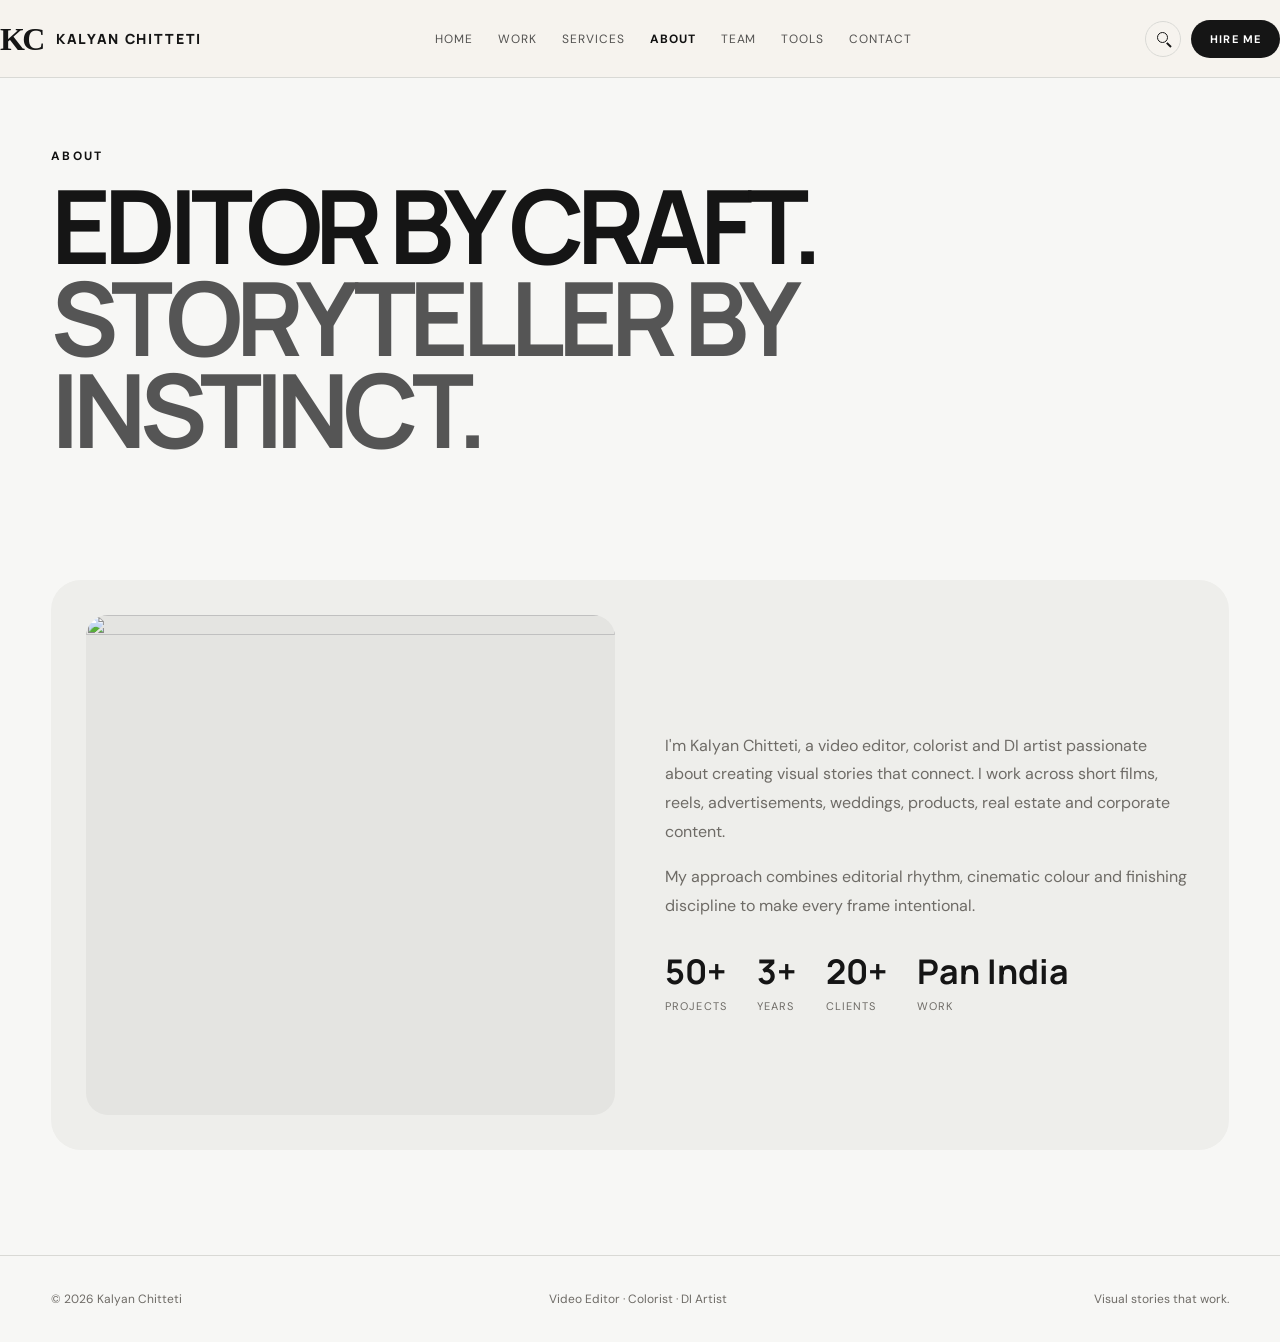
==== about.html @ 6c9d96cf "Add files via upload" ====
<!doctype html><html lang="en"><head><meta charset="utf-8"><meta name="viewport" content="width=device-width,initial-scale=1,viewport-fit=cover"><meta name="description" content="Kalyan Chitteti — Video Editor, Colorist and DI Artist"><title>About — Kalyan Chitteti</title><link rel="stylesheet" href="style.css"></head><body>
<header class="topbar">
 <div class="container" style="display:flex;align-items:center;justify-content:space-between;width:100%">
  <a class="brand" href="index.html"><span class="brand-mark">KC</span><span>KALYAN CHITTETI</span></a>
  <button class="mobile-toggle" aria-label="Open menu">☰</button>
  <nav class="nav">
   <a class="" href="index.html">Home</a><a class="" href="work.html">Work</a><a class="" href="services.html">Services</a><a class="active" href="about.html">About</a><a class="" href="team.html">Team</a><a class="" href="tools.html">Tools</a><a class="" href="contact.html">Contact</a>
  </nav>
  <div class="nav-tools"><span class="search"></span><a class="cta" href="contact.html">Hire Me</a></div>
 </div>
</header><main class="container"><section class="page-hero reveal"><div class="eyebrow">About</div><h1>EDITOR BY CRAFT.<br><span style="color:var(--accent-2)">STORYTELLER BY INSTINCT.</span></h1></section><section class="section reveal"><div class="about-panel"><div class="about-image"><img src="assets/images/about.svg"></div><div class="about"><p>I'm Kalyan Chitteti, a video editor, colorist and DI artist passionate about creating visual stories that connect. I work across short films, reels, advertisements, weddings, products, real estate and corporate content.</p><p>My approach combines editorial rhythm, cinematic colour and finishing discipline to make every frame intentional.</p><div class="stats"><div class="stat"><b>50+</b><span>Projects</span></div><div class="stat"><b>3+</b><span>Years</span></div><div class="stat"><b>20+</b><span>Clients</span></div><div class="stat"><b>Pan India</b><span>Work</span></div></div></div></div></section></main><footer><div class="container" style="display:flex;justify-content:space-between;gap:20px;flex-wrap:wrap"><span>© 2026 Kalyan Chitteti</span><span>Video Editor · Colorist · DI Artist</span><span>Visual stories that work.</span></div></footer><script src="script.js"></script></body></html>
---- style.css ----
@import url('https://fonts.googleapis.com/css2?family=DM+Sans:wght@400;500;600;700&family=Manrope:wght@500;600;700;800&display=swap');

:root{
  --paper:#f7f7f5;
  --paper-2:#eeeeeb;
  --ink:#151515;
  --muted:#6e6b66;
  --line:#d9d9d5;
  --accent:#111111;
  --accent-2:#555555;
  --white:#ffffff;
  --shadow:0 18px 55px rgba(0,0,0,.10);
  --radius:22px;
}
*{box-sizing:border-box}
html{scroll-behavior:smooth}
body{margin:0;background:var(--paper);color:var(--ink);font-family:"DM Sans",system-ui,sans-serif}
a{color:inherit;text-decoration:none}
button{font:inherit}
img,video{max-width:100%;display:block}
.container{width:min(1440px,92vw);margin:auto}
.topbar{height:78px;display:flex;align-items:center;justify-content:space-between;border-bottom:1px solid var(--line);position:relative;z-index:20;background:rgba(246,243,237,.94);backdrop-filter:blur(12px)}
.brand{display:flex;align-items:center;gap:13px;font-family:Manrope;font-weight:800;letter-spacing:.12em;font-size:14px}
.brand-mark{font-family:cursive;font-size:32px;line-height:1;letter-spacing:-.08em}
.nav{display:flex;gap:25px;align-items:center;font-size:12px;text-transform:uppercase;letter-spacing:.08em}
.nav a{opacity:.72;transition:.25s}
.nav a:hover,.nav a.active{opacity:1}
.nav a.active{color:var(--accent);font-weight:700}
.nav-tools{display:flex;gap:10px;align-items:center}
.search{width:36px;height:36px;border:1px solid var(--line);border-radius:50%;display:grid;place-items:center}
.search:before{content:"";width:9px;height:9px;border:1.7px solid var(--ink);border-radius:50%;transform:translate(-1px,-1px)}
.search:after{content:"";position:absolute;width:6px;height:1.7px;background:var(--ink);transform:translate(6px,6px) rotate(45deg)}
.cta{border:0;background:var(--ink);color:#fff;padding:12px 19px;border-radius:999px;font-size:11px;font-weight:700;letter-spacing:.1em;text-transform:uppercase}
.mobile-toggle{display:none;border:1px solid var(--line);background:transparent;border-radius:50%;width:38px;height:38px}
.hero{padding:68px 0 34px;display:grid;grid-template-columns:.9fr 1.25fr;gap:55px;align-items:center}
.eyebrow{font-size:12px;letter-spacing:.18em;text-transform:uppercase;color:var(--accent);font-weight:700}
.hero h1{font-family:Manrope;font-size:clamp(54px,7.2vw,112px);line-height:.88;letter-spacing:-.07em;margin:18px 0 25px;max-width:700px}
.hero h1 span{color:var(--accent-2)}
.hero-copy{font-size:16px;line-height:1.7;color:var(--muted);max-width:550px}
.actions{display:flex;gap:12px;margin-top:28px;flex-wrap:wrap}
.btn{padding:14px 20px;border-radius:999px;border:1px solid var(--ink);text-transform:uppercase;letter-spacing:.1em;font-size:11px;font-weight:700;background:var(--ink);color:white}
.btn.secondary{background:transparent;color:var(--ink)}
.hero-media{position:relative;border-radius:28px;overflow:hidden;box-shadow:var(--shadow);min-height:530px;background:#d8d0c2}
.hero-media video,.hero-media img{width:100%;height:100%;object-fit:cover;aspect-ratio:16/10}
.play-dot{position:absolute;left:50%;top:50%;transform:translate(-50%,-50%);width:84px;height:84px;border-radius:50%;background:rgba(255,255,255,.9);display:grid;place-items:center;box-shadow:0 10px 35px rgba(0,0,0,.22)}
.play-dot:after{content:"";border-left:14px solid var(--ink);border-top:9px solid transparent;border-bottom:9px solid transparent;margin-left:4px}
.media-caption{position:absolute;right:25px;bottom:24px;color:white;font-family:cursive;font-size:27px;text-shadow:0 2px 15px #000}
.section{padding:75px 0}
.section-head{display:flex;justify-content:space-between;gap:30px;align-items:end;margin-bottom:25px}
.section-title{font-family:Manrope;font-size:clamp(36px,5vw,70px);line-height:.95;letter-spacing:-.06em;margin:0}
.section-sub{color:var(--muted);max-width:460px;line-height:1.6}
.category-grid{display:grid;grid-template-columns:repeat(7,1fr);gap:12px}
.category-card{position:relative;min-height:190px;border-radius:18px;overflow:hidden;background:#e9e9e6;box-shadow:0 10px 25px rgba(0,0,0,.08)}
.category-card img,.category-card video{position:absolute;inset:0;width:100%;height:100%;object-fit:cover}
.category-card:after{content:"";position:absolute;inset:0;background:linear-gradient(180deg,transparent 35%,rgba(0,0,0,.72))}
.category-card strong{position:absolute;left:16px;bottom:17px;color:white;font-family:Manrope;z-index:2;font-size:13px;letter-spacing:.03em}
.work-grid{display:grid;grid-template-columns:repeat(4,1fr);gap:18px}
.card{background:var(--white);border:1px solid var(--line);border-radius:18px;overflow:hidden;transition:transform .3s,box-shadow .3s}
.card:hover{transform:translateY(-5px);box-shadow:var(--shadow)}
.card-media{position:relative;aspect-ratio:16/10;background:#d9d2c7;overflow:hidden}
.card-media img,.card-media video{width:100%;height:100%;object-fit:cover}
.card-body{padding:17px}
.card-body h3{margin:0 0 5px;font-family:Manrope;font-size:18px}
.card-body p{margin:0;color:var(--muted);font-size:12px}
.services-grid{display:grid;grid-template-columns:repeat(4,1fr);gap:16px}
.service{padding:25px;border:1px solid var(--line);border-radius:20px;background:rgba(255,255,255,.78);min-height:220px}
.service-num{font-family:Manrope;font-size:13px;color:var(--accent)}
.service h3{font-family:Manrope;font-size:23px;margin:55px 0 10px}
.service p{color:var(--muted);line-height:1.6;font-size:13px}
.about-panel{display:grid;grid-template-columns:1fr 1fr;gap:50px;align-items:center;background:#eeeeeb;border-radius:30px;padding:35px}
.about-image{border-radius:22px;overflow:hidden;min-height:500px;background:#e4e4e1}
.about-image img{width:100%;height:100%;object-fit:cover}
.about h2{font-family:Manrope;font-size:clamp(40px,5vw,70px);line-height:.95;letter-spacing:-.06em;margin:15px 0}
.about p{color:var(--muted);line-height:1.8}
.stats{display:flex;gap:30px;margin-top:28px;flex-wrap:wrap}
.stat b{display:block;font-family:Manrope;font-size:34px}.stat span{color:var(--muted);font-size:11px;text-transform:uppercase;letter-spacing:.1em}
.page-hero{padding:70px 0 35px}.page-hero h1{font-family:Manrope;font-size:clamp(50px,8vw,105px);letter-spacing:-.07em;line-height:.9;margin:15px 0}
.filters{display:flex;gap:8px;flex-wrap:wrap;margin:25px 0}
.filter{border:1px solid var(--line);background:transparent;border-radius:999px;padding:10px 14px;font-size:11px;text-transform:uppercase}.filter.active{background:var(--ink);color:#fff}
.project{padding:45px 0 80px}.project-video{border-radius:24px;overflow:hidden;background:#111}.project-video video{width:100%;max-height:75vh;object-fit:contain;background:#111}.project-meta{display:grid;grid-template-columns:2fr 1fr;gap:40px;margin-top:25px}.project-meta h1{font-family:Manrope;font-size:clamp(42px,6vw,80px);line-height:.9;letter-spacing:-.06em;margin:0 0 15px}.project-meta p{color:var(--muted);line-height:1.7}.meta-box{border-top:1px solid var(--line);padding-top:16px}.meta-box b{display:block;margin-bottom:5px}.meta-box span{color:var(--muted);font-size:13px}
.contact-box{display:grid;grid-template-columns:1fr 1fr;gap:45px;background:#eeeeeb;border-radius:30px;padding:45px}
.contact-box h1{font-family:Manrope;font-size:clamp(45px,6vw,80px);line-height:.9;letter-spacing:-.06em;margin:0}
.form{display:grid;gap:12px}.form input,.form textarea{width:100%;border:1px solid var(--line);background:rgba(255,255,255,.9);padding:15px;border-radius:12px;font:inherit}.form textarea{min-height:150px;resize:vertical}
footer{border-top:1px solid var(--line);padding:35px 0;margin-top:30px;color:var(--muted);font-size:12px}
.reveal{opacity:0;transform:translateY(24px);transition:opacity .75s ease,transform .75s ease}.reveal.visible{opacity:1;transform:none}
.video-slot{background:#e9e9e6;position:relative;overflow:hidden}
.video-slot video{width:100%;height:100%;object-fit:cover}
.empty-note{padding:20px;border:1px dashed var(--line);border-radius:14px;color:var(--muted);font-size:13px}

/* Intro: the first 3 screens are one controlled cinematic experience */
.intro{position:fixed;inset:0;z-index:9999;background:#111111;color:white;overflow:hidden}
.intro.hidden{display:none}
.intro-screen{position:absolute;inset:0;opacity:0;pointer-events:none;transition:opacity .8s ease}
.intro-screen.active{opacity:1;pointer-events:auto}
.intro-bg{position:absolute;inset:0;background:
linear-gradient(90deg,rgba(0,0,0,.58),rgba(0,0,0,.08)),
url("images/intro-poster.svg") center/cover no-repeat,#1a1a1a}
.intro-vignette{position:absolute;inset:0;background:radial-gradient(circle at 50% 48%,transparent 15%,rgba(0,0,0,.2) 55%,rgba(0,0,0,.72) 100%)}
.intro-inner{position:relative;height:100%;display:grid;place-items:center;text-align:center;padding:30px}
.intro-logo{position:absolute;top:8%;left:50%;transform:translateX(-50%);font-family:cursive;font-size:80px;line-height:.8}
.intro-name{position:absolute;top:20%;left:50%;transform:translateX(-50%);letter-spacing:.35em;font-size:12px;white-space:nowrap}
.intro-role{position:absolute;top:24%;left:50%;transform:translateX(-50%);font-size:9px;letter-spacing:.18em;opacity:.8;white-space:nowrap}
.play-intro{width:108px;height:108px;border-radius:50%;border:1px solid rgba(255,255,255,.8);background:rgba(255,255,255,.08);color:white;display:grid;place-items:center;cursor:pointer;backdrop-filter:blur(8px)}
.play-intro:after{content:"";border-left:18px solid white;border-top:12px solid transparent;border-bottom:12px solid transparent;margin-left:6px}
.play-label{margin-top:14px;font-size:11px;letter-spacing:.16em}
.skip{position:absolute;right:5%;bottom:7%;color:white;background:transparent;border:0;cursor:pointer;letter-spacing:.15em;text-transform:uppercase;font-size:11px}
.scroll-enter{position:absolute;bottom:7%;left:50%;transform:translateX(-50%);font-size:10px;letter-spacing:.17em;text-transform:uppercase}
.scroll-enter:after{content:"↓";display:block;font-size:19px;margin-top:7px}
.intro-video{position:absolute;inset:0;width:100%;height:100%;object-fit:cover;background:#111111}
.video-shade{position:absolute;inset:0;background:linear-gradient(90deg,rgba(0,0,0,.35),transparent 55%,rgba(0,0,0,.45))}
.video-top{position:absolute;top:7%;left:5%;font-size:11px;letter-spacing:.18em}.video-bottom{position:absolute;left:5%;right:5%;bottom:8%;display:flex;align-items:center;gap:16px;font-size:10px;letter-spacing:.15em}.progress{height:2px;background:rgba(255,255,255,.3);flex:1}.progress i{display:block;width:0;height:100%;background:#fff}.skip2{background:transparent;color:#fff;border:0;letter-spacing:.15em;text-transform:uppercase}
.transition{background:#f7f7f5;color:#111111}.transition-bg{position:absolute;inset:0;background:url("images/transition-poster.svg") center/cover no-repeat;opacity:.65}.transition-shade{position:absolute;inset:0;background:linear-gradient(90deg,rgba(246,243,237,.9),rgba(246,243,237,.08) 55%,rgba(246,243,237,.25))}.transition-content{position:relative;height:100%;display:flex;align-items:center;justify-content:space-between;padding:8vw}.transition-logo{font-family:cursive;font-size:95px}.transition-title{font-family:Manrope;font-size:clamp(34px,5vw,72px);letter-spacing:.14em;line-height:1.1;max-width:500px}.transition-title span{display:block}
@media(max-width:1050px){.nav{gap:14px}.category-grid{grid-template-columns:repeat(4,1fr)}.work-grid{grid-template-columns:repeat(2,1fr)}.hero{grid-template-columns:1fr}.hero-media{min-height:auto}.services-grid{grid-template-columns:repeat(2,1fr)}}
@media(max-width:760px){
 .topbar{height:65px}.mobile-toggle{display:block}.nav{display:none;position:absolute;top:65px;left:0;right:0;background:var(--paper);padding:20px;flex-direction:column;align-items:flex-start;border-bottom:1px solid var(--line)}.nav.open{display:flex}.nav-tools .search{display:none}.brand{font-size:12px}
 .hero{padding-top:42px;gap:30px}.hero h1{font-size:clamp(48px,15vw,78px)}.hero-media{min-height:360px}.section{padding:55px 0}.category-grid{grid-template-columns:repeat(2,1fr)}.category-card{min-height:170px}.work-grid{grid-template-columns:1fr}.services-grid{grid-template-columns:1fr}.about-panel,.contact-box,.project-meta{grid-template-columns:1fr}.about-image{min-height:360px}.intro-logo{font-size:62px}.intro-name{font-size:9px;letter-spacing:.24em}.intro-role{font-size:7px}.transition-content{padding:9vw 7vw}.transition-logo{font-size:70px}.transition-title{font-size:30px;max-width:280px}
}

/* Team expandable cards */
.team-accordion{display:grid;gap:14px}.team-card{border:1px solid var(--line);border-radius:24px;background:#fff;overflow:hidden;cursor:pointer;transition:box-shadow .3s ease,border-color .3s ease}.team-card:hover{box-shadow:0 18px 45px rgba(0,0,0,.08)}.team-card-top{display:grid;grid-template-columns:150px 1fr auto;align-items:center;gap:24px;padding:18px}.team-card-top img{width:150px;height:150px;object-fit:cover;border-radius:16px;background:#eee}.team-card-top h3{font-family:Manrope;font-size:28px;letter-spacing:-.04em;margin:6px 0}.team-card-top p{margin:0;color:var(--muted)}.team-plus{font-size:38px;font-weight:300;margin-right:12px;transition:transform .35s ease}.team-details{display:grid;grid-template-columns:repeat(3,1fr);gap:24px;max-height:0;opacity:0;padding:0 28px;overflow:hidden;transition:max-height .45s ease,opacity .35s ease,padding .45s ease}.team-details p{margin:0;color:var(--muted);line-height:1.7;font-size:14px}.team-card.open{border-color:#bdbdb8}.team-card.open .team-details{max-height:260px;opacity:1;padding:0 28px 28px}.team-card.open .team-plus{transform:rotate(45deg)}
@media(max-width:760px){.team-card-top{grid-template-columns:90px 1fr auto;gap:14px;padding:14px}.team-card-top img{width:90px;height:90px}.team-card-top h3{font-size:20px}.team-details{grid-template-columns:1fr;gap:14px}.team-card.open .team-details{max-height:600px}}
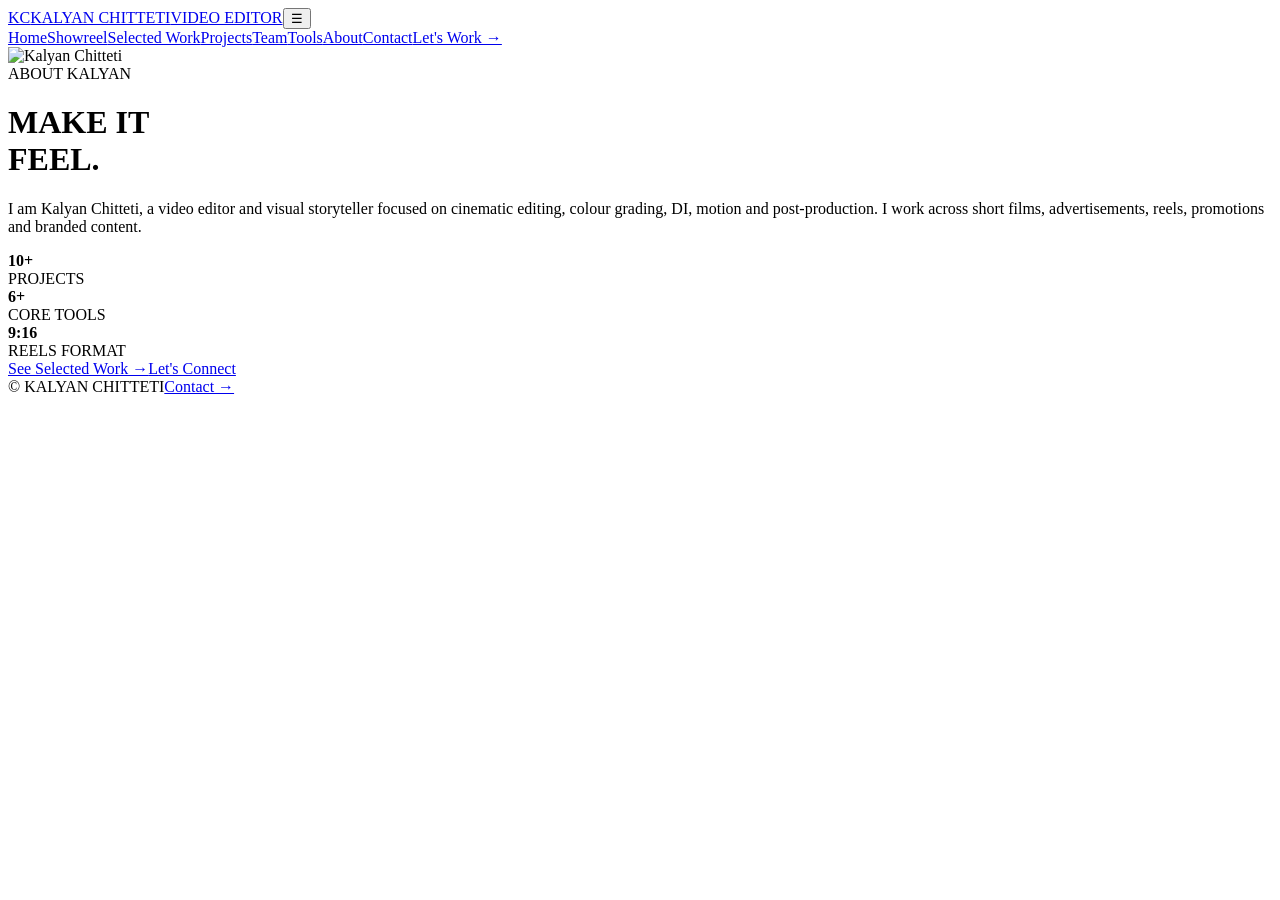
==== commit 5116ae23: "Add files via upload" ====
--- a/about.html
+++ b/about.html
@@ -1,11 +1 @@
-<!doctype html><html lang="en"><head><meta charset="utf-8"><meta name="viewport" content="width=device-width,initial-scale=1,viewport-fit=cover"><meta name="description" content="Kalyan Chitteti — Video Editor, Colorist and DI Artist"><title>About — Kalyan Chitteti</title><link rel="stylesheet" href="style.css"></head><body>
-<header class="topbar">
- <div class="container" style="display:flex;align-items:center;justify-content:space-between;width:100%">
-  <a class="brand" href="index.html"><span class="brand-mark">KC</span><span>KALYAN CHITTETI</span></a>
-  <button class="mobile-toggle" aria-label="Open menu">☰</button>
-  <nav class="nav">
-   <a class="" href="index.html">Home</a><a class="" href="work.html">Work</a><a class="" href="services.html">Services</a><a class="active" href="about.html">About</a><a class="" href="team.html">Team</a><a class="" href="tools.html">Tools</a><a class="" href="contact.html">Contact</a>
-  </nav>
-  <div class="nav-tools"><span class="search"></span><a class="cta" href="contact.html">Hire Me</a></div>
- </div>
-</header><main class="container"><section class="page-hero reveal"><div class="eyebrow">About</div><h1>EDITOR BY CRAFT.<br><span style="color:var(--accent-2)">STORYTELLER BY INSTINCT.</span></h1></section><section class="section reveal"><div class="about-panel"><div class="about-image"><img src="assets/images/about.svg"></div><div class="about"><p>I'm Kalyan Chitteti, a video editor, colorist and DI artist passionate about creating visual stories that connect. I work across short films, reels, advertisements, weddings, products, real estate and corporate content.</p><p>My approach combines editorial rhythm, cinematic colour and finishing discipline to make every frame intentional.</p><div class="stats"><div class="stat"><b>50+</b><span>Projects</span></div><div class="stat"><b>3+</b><span>Years</span></div><div class="stat"><b>20+</b><span>Clients</span></div><div class="stat"><b>Pan India</b><span>Work</span></div></div></div></div></section></main><footer><div class="container" style="display:flex;justify-content:space-between;gap:20px;flex-wrap:wrap"><span>© 2026 Kalyan Chitteti</span><span>Video Editor · Colorist · DI Artist</span><span>Visual stories that work.</span></div></footer><script src="script.js"></script></body></html>+<!doctype html><html lang="en"><head><meta charset="utf-8"><meta name="viewport" content="width=device-width,initial-scale=1"><title>About | Kalyan Chitteti</title><link rel="stylesheet" href="css/style.css"></head><body><header class="topbar"><div class="container nav"><a class="brand" href="index.html"><span class="brand-mark">KC</span><span class="brand-name">KALYAN CHITTETI<span>VIDEO EDITOR</span></span></a><button class="menu-btn">☰</button><nav class="navlinks"><a href="index.html">Home</a><a href="showreel.html">Showreel</a><a href="work.html">Selected Work</a><a href="projects.html">Projects</a><a href="team.html">Team</a><a href="tools.html">Tools</a><a class="active" href="about.html">About</a><a href="contact.html">Contact</a><a class="nav-cta" href="contact.html">Let's Work →</a></nav></div></header><main class="container section"><div class="about-layout"><div class="about-photo"><img src="assets/images/kalyan.jpg" alt="Kalyan Chitteti"></div><div><div class="mono">ABOUT KALYAN</div><h1 class="page-title">MAKE IT<br>FEEL<span>.</span></h1><p class="about-copy">I am Kalyan Chitteti, a video editor and visual storyteller focused on cinematic editing, colour grading, DI, motion and post-production. I work across short films, advertisements, reels, promotions and branded content.</p><div class="stats"><div class="stat"><b>10+</b><div class="mono">PROJECTS</div></div><div class="stat"><b>6+</b><div class="mono">CORE TOOLS</div></div><div class="stat"><b>9:16</b><div class="mono">REELS FORMAT</div></div></div><div class="actions"><a class="btn" href="work.html">See Selected Work →</a><a class="btn light" href="contact.html">Let's Connect</a></div></div></div></main><footer class="footer container"><span>© KALYAN CHITTETI</span><a href="contact.html">Contact →</a></footer><script src="js/app.js"></script></body></html>
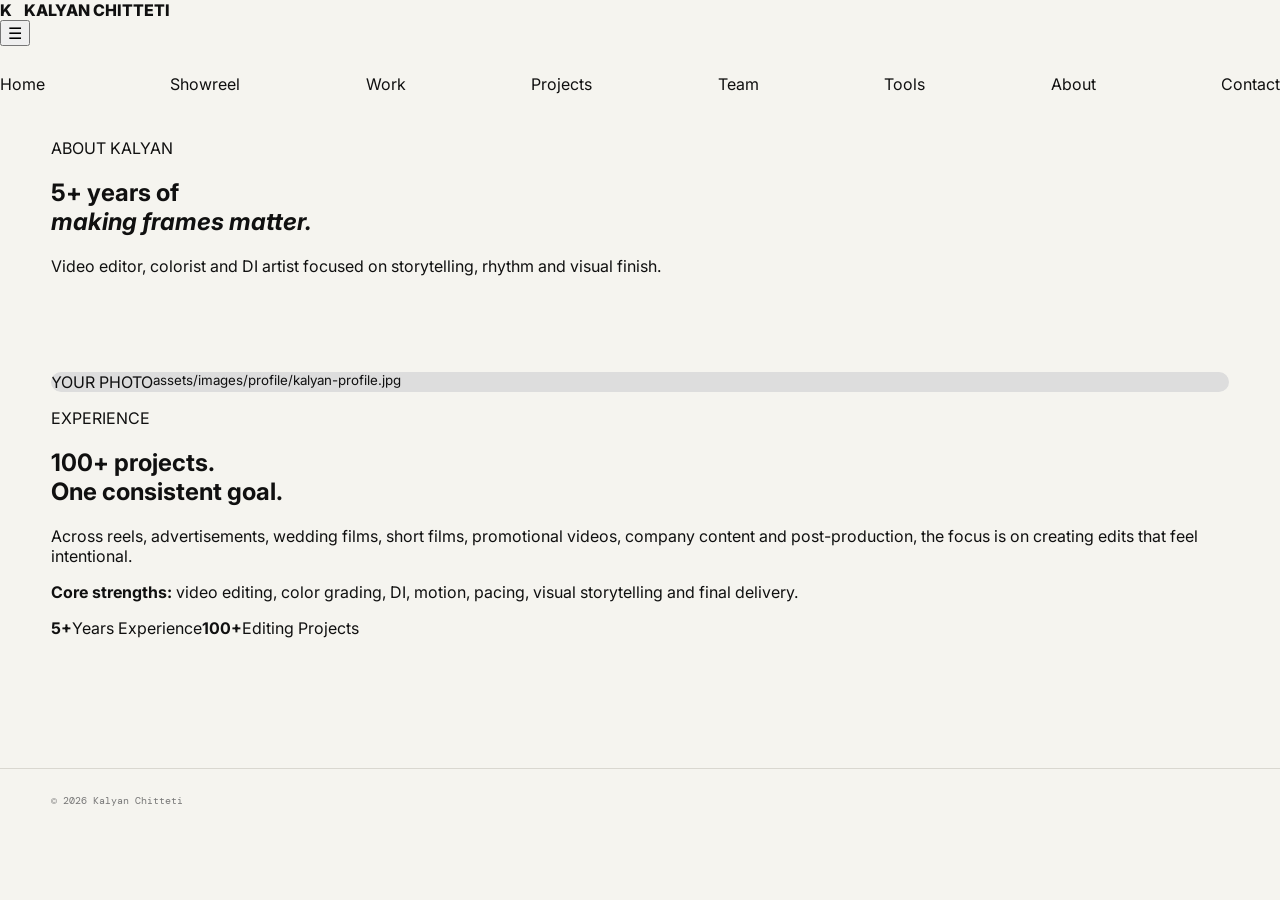
==== commit 53681f21: "Add files via upload" ====
--- a/about.html
+++ b/about.html
@@ -1 +1,5 @@
-<!doctype html><html lang="en"><head><meta charset="utf-8"><meta name="viewport" content="width=device-width,initial-scale=1"><title>About | Kalyan Chitteti</title><link rel="stylesheet" href="css/style.css"></head><body><header class="topbar"><div class="container nav"><a class="brand" href="index.html"><span class="brand-mark">KC</span><span class="brand-name">KALYAN CHITTETI<span>VIDEO EDITOR</span></span></a><button class="menu-btn">☰</button><nav class="navlinks"><a href="index.html">Home</a><a href="showreel.html">Showreel</a><a href="work.html">Selected Work</a><a href="projects.html">Projects</a><a href="team.html">Team</a><a href="tools.html">Tools</a><a class="active" href="about.html">About</a><a href="contact.html">Contact</a><a class="nav-cta" href="contact.html">Let's Work →</a></nav></div></header><main class="container section"><div class="about-layout"><div class="about-photo"><img src="assets/images/kalyan.jpg" alt="Kalyan Chitteti"></div><div><div class="mono">ABOUT KALYAN</div><h1 class="page-title">MAKE IT<br>FEEL<span>.</span></h1><p class="about-copy">I am Kalyan Chitteti, a video editor and visual storyteller focused on cinematic editing, colour grading, DI, motion and post-production. I work across short films, advertisements, reels, promotions and branded content.</p><div class="stats"><div class="stat"><b>10+</b><div class="mono">PROJECTS</div></div><div class="stat"><b>6+</b><div class="mono">CORE TOOLS</div></div><div class="stat"><b>9:16</b><div class="mono">REELS FORMAT</div></div></div><div class="actions"><a class="btn" href="work.html">See Selected Work →</a><a class="btn light" href="contact.html">Let's Connect</a></div></div></div></main><footer class="footer container"><span>© KALYAN CHITTETI</span><a href="contact.html">Contact →</a></footer><script src="js/app.js"></script></body></html>
+<!DOCTYPE html><html lang="en"><head><meta charset="UTF-8"><meta name="viewport" content="width=device-width,initial-scale=1.0"><title>About — Kalyan Chitteti</title><link rel="preconnect" href="https://fonts.googleapis.com"><link href="https://fonts.googleapis.com/css2?family=Cormorant+Garamond:wght@400;500;600&family=DM+Sans:wght@400;500;600&display=swap" rel="stylesheet"><link rel="stylesheet" href="css/style.css"></head><body>
+<header class="site-header"><a class="brand" href="index.html"><span>K</span>KALYAN CHITTETI</a><button class="menu-toggle">☰</button><nav class="nav"><a href="index.html">Home</a><a href="showreel.html">Showreel</a><a href="work.html">Work</a><a href="projects.html">Projects</a><a href="team.html">Team</a><a href="tools.html">Tools</a><a class="active" href="about.html">About</a><a href="contact.html">Contact</a></nav></header>
+<main><section class="page-hero container"><p class="eyebrow">ABOUT KALYAN</p><h1>5+ years of<br><em>making frames matter.</em></h1><p>Video editor, colorist and DI artist focused on storytelling, rhythm and visual finish.</p></section>
+<section class="section container about-full"><div class="about-photo"><img src="assets/images/profile/kalyan-profile.jpg" alt="Kalyan Chitteti" onerror="this.style.display='none';this.nextElementSibling.style.display='flex'"><div class="image-placeholder"><span>YOUR PHOTO</span><small>assets/images/profile/kalyan-profile.jpg</small></div></div><div><p class="eyebrow">EXPERIENCE</p><h2>100+ projects.<br>One consistent goal.</h2><p>Across reels, advertisements, wedding films, short films, promotional videos, company content and post-production, the focus is on creating edits that feel intentional.</p><p><strong>Core strengths:</strong> video editing, color grading, DI, motion, pacing, visual storytelling and final delivery.</p><div class="big-stats"><strong>5+</strong><span>Years Experience</span><strong>100+</strong><span>Editing Projects</span></div></div></section></main>
+<footer class="footer"><div class="container">© 2026 Kalyan Chitteti</div></footer><script src="js/app.js"></script></body></html>
--- a/css/style.css
+++ b/css/style.css
@@ -0,0 +1,2 @@
+@import url('https://fonts.googleapis.com/css2?family=Anton&family=Caveat+Brush&family=DM+Mono:wght@400;500&family=Inter:wght@400;500;600;700;800&display=swap');
+:root{--paper:#f5f4ef;--ink:#101010;--muted:#777;--line:#d9d7d0;--red:#ff2e2e;--dark:#141414}*{box-sizing:border-box}html{scroll-behavior:smooth}body{margin:0;background:var(--paper);color:var(--ink);font-family:Inter,Arial,sans-serif}a{color:inherit;text-decoration:none}button{font:inherit}img{max-width:100%;display:block}.container{width:min(1400px,92vw);margin:auto}.mono{font:12px 'DM Mono',monospace;letter-spacing:.14em;text-transform:uppercase;color:#73736f}.brush{font-family:'Caveat Brush',cursive}.topbar{position:sticky;top:0;z-index:50;background:rgba(245,244,239,.94);backdrop-filter:blur(12px);border-bottom:1px solid var(--line)}.nav{min-height:76px;display:flex;align-items:center;justify-content:space-between;gap:20px}.brand{display:flex;align-items:center;gap:12px;font-weight:800}.brand-mark{font-size:22px}.brand-name{font-size:14px;letter-spacing:.08em}.brand-name span{display:block;font:10px 'DM Mono';font-weight:400;color:#777;letter-spacing:.12em}.navlinks{display:flex;align-items:center;gap:18px;flex-wrap:wrap;justify-content:flex-end}.navlinks a{font:11px 'DM Mono';letter-spacing:.06em;text-transform:uppercase;padding:8px 2px;position:relative}.navlinks a.active:after{content:'';position:absolute;left:0;right:0;bottom:0;height:2px;background:var(--red)}.nav-cta{background:#111;color:#fff;border-radius:999px;padding:11px 17px!important}.menu-btn{display:none;border:1px solid #111;background:transparent;border-radius:50%;width:42px;height:42px}.hero{min-height:calc(100vh - 76px);display:grid;grid-template-columns:1fr 1.08fr;gap:5vw;align-items:center;padding:70px 0}.hero h1,.page-title{font-family:Anton,Impact,sans-serif;text-transform:uppercase;font-size:clamp(62px,8.4vw,140px);line-height:.86;letter-spacing:-.035em;margin:18px 0 28px}.hero h1 span,.page-title span{color:var(--red)}.lead{font-size:clamp(17px,1.8vw,25px);line-height:1.45;color:#5c5c59;max-width:720px}.actions{display:flex;gap:12px;flex-wrap:wrap;margin-top:30px}.btn{display:inline-flex;align-items:center;justify-content:center;gap:9px;border:1px solid #111;border-radius:999px;padding:15px 22px;font:12px 'DM Mono';text-transform:uppercase;background:#111;color:#fff}.btn.light{background:transparent;color:#111}.hero-visual{min-height:520px;border-radius:28px;overflow:hidden;position:relative;background:linear-gradient(145deg,#fefefe,#c9c8c1);border:1px solid #d2d0c8}.hero-visual img{width:100%;height:100%;object-fit:cover;filter:grayscale(.2)}.hero-overlay{position:absolute;inset:auto 24px 24px auto;background:#111;color:#fff;border-radius:18px;padding:20px}.hero-overlay .brush{font-size:46px;line-height:.72}.section{padding:80px 0}.section-head{display:flex;justify-content:space-between;align-items:end;gap:20px;margin-bottom:28px}.section-head h2{font-family:Anton;font-size:clamp(42px,6vw,78px);margin:6px 0;line-height:.9}.red-dot{color:var(--red)}.showreel-wrap{background:#111;border-radius:26px;overflow:hidden;position:relative;box-shadow:0 20px 60px rgba(0,0,0,.16)}#reelCanvas{display:block;width:100%;height:min(68vw,700px);min-height:360px}.reel-ui{position:absolute;inset:0;pointer-events:none}.reel-time{position:absolute;top:22px;right:24px;color:#fff;font:12px 'DM Mono'}.reel-label{position:absolute;top:22px;left:24px;color:#fff;font:12px 'DM Mono';opacity:.8}.work-toolbar{display:flex;gap:9px;flex-wrap:wrap;margin-bottom:25px}.filter{border:1px solid #bbb9b1;background:transparent;border-radius:999px;padding:10px 15px;cursor:pointer;font:11px 'DM Mono';text-transform:uppercase}.filter.active,.filter:hover{background:#111;color:#fff;border-color:#111}.work-grid{display:grid;grid-template-columns:repeat(12,1fr);gap:20px}.work-card{grid-column:span 4;border:1px solid var(--line);background:#fff;border-radius:18px;overflow:hidden}.work-card.wide{grid-column:span 6}.work-media{position:relative;background:#151515;overflow:hidden}.work-media.landscape{aspect-ratio:16/9}.work-media.vertical{aspect-ratio:9/16;max-height:650px}.work-media.square{aspect-ratio:1/1}.work-media video,.work-media img{width:100%;height:100%;object-fit:cover}.work-media video{background:#111}.work-info{padding:15px 16px}.work-info h3{margin:5px 0;font-size:18px}.work-meta{display:flex;justify-content:space-between;color:#777;font:10px 'DM Mono';text-transform:uppercase}.card-empty{padding:30px;border:1px dashed #bbb;border-radius:18px;background:#fff;color:#777}.cards{display:grid;grid-template-columns:repeat(3,1fr);gap:20px}.simple-card{border:1px solid var(--line);background:#fff;border-radius:20px;padding:24px}.simple-card h3{font-size:24px;margin:12px 0}.team-grid{display:grid;grid-template-columns:repeat(4,1fr);gap:18px}.team-card{border:1px solid var(--line);background:#fff;border-radius:20px;overflow:hidden;cursor:pointer;transition:.25s}.team-card:hover{transform:translateY(-5px);box-shadow:0 15px 40px rgba(0,0,0,.08)}.team-card img{aspect-ratio:4/5;object-fit:cover;background:#ddd}.team-info{padding:15px}.team-info h3{margin:0 0 5px}.team-info p{margin:0;color:#777;font:11px 'DM Mono'}.tools-grid{display:grid;grid-template-columns:repeat(6,1fr);gap:16px}.tool-card{background:#fff;border:1px solid var(--line);border-radius:18px;padding:22px;text-align:center}.tool-card img{width:60px;height:60px;object-fit:contain;margin:0 auto 12px}.tool-card strong{font-size:13px}.about-layout{display:grid;grid-template-columns:1fr 1fr;gap:50px;align-items:center}.about-photo{border-radius:24px;overflow:hidden;background:#ddd}.about-copy{font-size:18px;line-height:1.7;color:#555}.stats{display:grid;grid-template-columns:repeat(3,1fr);gap:10px;margin-top:25px}.stat{border-top:2px solid #111;padding-top:12px}.stat b{font-size:30px}.contact-layout{display:grid;grid-template-columns:1fr 1fr;gap:24px}.contact-box,.contact-form{background:#fff;border:1px solid var(--line);border-radius:22px;padding:25px}.contact-list{display:grid;gap:18px}.contact-item small{display:block;color:#888;font:10px 'DM Mono';text-transform:uppercase}.contact-item strong{font-size:17px}.contact-form input,.contact-form textarea{width:100%;border:1px solid #ccc;border-radius:12px;padding:14px;margin-bottom:12px;background:#fafaf8;font:14px Inter}.contact-form textarea{min-height:150px;resize:vertical}.footer{border-top:1px solid var(--line);padding:25px 0;margin-top:50px;display:flex;justify-content:space-between;gap:15px;font:10px 'DM Mono';color:#777}.modal{position:fixed;inset:0;background:rgba(0,0,0,.68);z-index:100;display:none;align-items:center;justify-content:center;padding:20px}.modal.open{display:flex}.modal-box{background:var(--paper);width:min(850px,95vw);max-height:90vh;overflow:auto;border-radius:24px;display:grid;grid-template-columns:1fr 1fr;position:relative}.modal-box img{width:100%;height:100%;object-fit:cover;min-height:430px}.modal-copy{padding:32px}.modal-copy h2{font-family:Anton;font-size:55px;line-height:.9;margin:10px 0}.modal-close{position:absolute;right:14px;top:14px;border:0;background:#111;color:#fff;border-radius:50%;width:38px;height:38px;cursor:pointer}.admin-shell{min-height:100vh;background:#111;color:#fff}.admin-top{padding:25px 0;border-bottom:1px solid #333}.admin-grid{display:grid;grid-template-columns:240px 1fr;gap:25px;padding:30px 0}.admin-side{border-right:1px solid #333;padding-right:20px}.admin-side button{width:100%;background:transparent;color:#ddd;border:1px solid #333;border-radius:10px;padding:12px;margin-bottom:8px;text-align:left}.admin-panel{background:#181818;border:1px solid #333;border-radius:18px;padding:24px}.admin-panel input,.admin-panel textarea,.admin-panel select{width:100%;background:#0f0f0f;color:#fff;border:1px solid #444;border-radius:9px;padding:12px;margin:7px 0 14px}.admin-panel button{background:var(--red);color:#fff;border:0;border-radius:999px;padding:12px 18px}.login{min-height:100vh;display:grid;place-items:center;background:#111}.login-box{width:min(420px,90vw);background:#f5f4ef;color:#111;border-radius:22px;padding:30px}.login-box input{width:100%;padding:13px;margin:7px 0 12px;border:1px solid #bbb;border-radius:9px}.login-box button{width:100%;padding:13px;border:0;background:#111;color:#fff;border-radius:999px}.hint{font-size:11px;color:#777;margin-top:10px}.hidden{display:none!important}@media(max-width:1050px){.navlinks{gap:12px}.hero{grid-template-columns:1fr}.hero-visual{min-height:420px}.team-grid{grid-template-columns:repeat(2,1fr)}.tools-grid{grid-template-columns:repeat(3,1fr)}.work-card,.work-card.wide{grid-column:span 6}}@media(max-width:720px){.nav{min-height:65px}.menu-btn{display:block}.navlinks{display:none;position:absolute;top:65px;left:0;right:0;background:var(--paper);border-bottom:1px solid var(--line);padding:16px 4vw;flex-direction:column;align-items:stretch}.navlinks.open{display:flex}.navlinks a{padding:12px}.nav-cta{margin-top:5px;text-align:center}.hero{padding:55px 0}.hero h1{font-size:clamp(54px,18vw,100px)}.hero-visual{min-height:360px}.section{padding:55px 0}.section-head{display:block}.work-grid{display:block}.work-card{margin-bottom:18px}.work-media.vertical{max-height:none}.cards,.about-layout,.contact-layout{grid-template-columns:1fr}.team-grid{grid-template-columns:1fr 1fr}.tools-grid{grid-template-columns:repeat(2,1fr)}.modal-box{grid-template-columns:1fr}.modal-box img{min-height:280px;max-height:350px}.footer{flex-direction:column}.admin-grid{grid-template-columns:1fr}.admin-side{border-right:0;border-bottom:1px solid #333;padding-bottom:15px}}
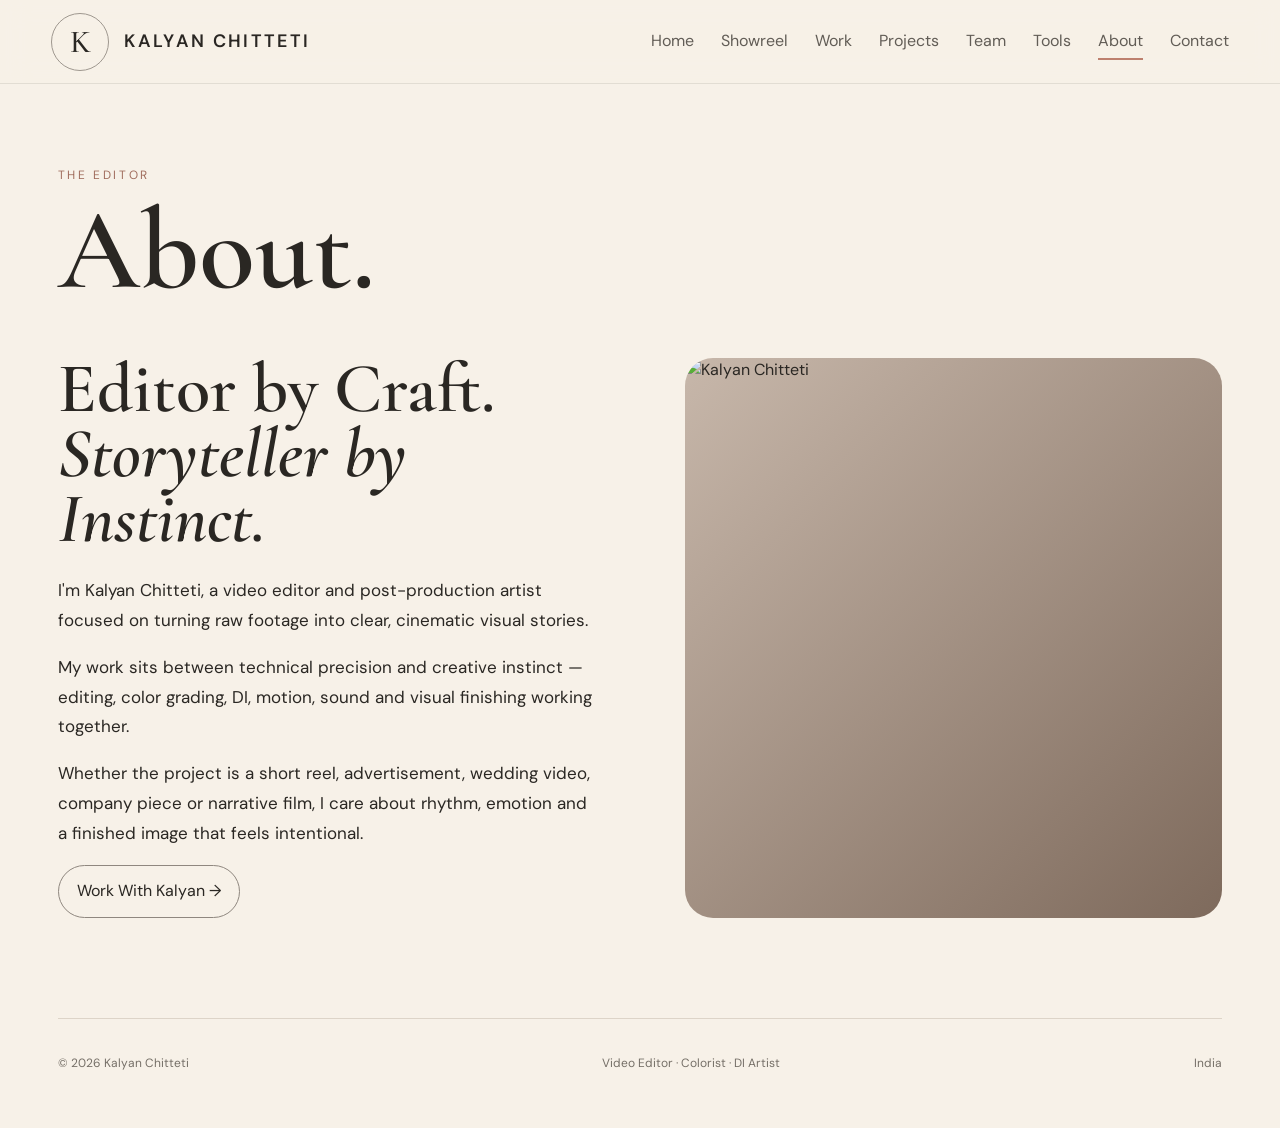
==== commit 2d85e695: "Add files via upload" ====
--- a/about.html
+++ b/about.html
@@ -1,5 +1,56 @@
-<!DOCTYPE html><html lang="en"><head><meta charset="UTF-8"><meta name="viewport" content="width=device-width,initial-scale=1.0"><title>About — Kalyan Chitteti</title><link rel="preconnect" href="https://fonts.googleapis.com"><link href="https://fonts.googleapis.com/css2?family=Cormorant+Garamond:wght@400;500;600&family=DM+Sans:wght@400;500;600&display=swap" rel="stylesheet"><link rel="stylesheet" href="css/style.css"></head><body>
-<header class="site-header"><a class="brand" href="index.html"><span>K</span>KALYAN CHITTETI</a><button class="menu-toggle">☰</button><nav class="nav"><a href="index.html">Home</a><a href="showreel.html">Showreel</a><a href="work.html">Work</a><a href="projects.html">Projects</a><a href="team.html">Team</a><a href="tools.html">Tools</a><a class="active" href="about.html">About</a><a href="contact.html">Contact</a></nav></header>
-<main><section class="page-hero container"><p class="eyebrow">ABOUT KALYAN</p><h1>5+ years of<br><em>making frames matter.</em></h1><p>Video editor, colorist and DI artist focused on storytelling, rhythm and visual finish.</p></section>
-<section class="section container about-full"><div class="about-photo"><img src="assets/images/profile/kalyan-profile.jpg" alt="Kalyan Chitteti" onerror="this.style.display='none';this.nextElementSibling.style.display='flex'"><div class="image-placeholder"><span>YOUR PHOTO</span><small>assets/images/profile/kalyan-profile.jpg</small></div></div><div><p class="eyebrow">EXPERIENCE</p><h2>100+ projects.<br>One consistent goal.</h2><p>Across reels, advertisements, wedding films, short films, promotional videos, company content and post-production, the focus is on creating edits that feel intentional.</p><p><strong>Core strengths:</strong> video editing, color grading, DI, motion, pacing, visual storytelling and final delivery.</p><div class="big-stats"><strong>5+</strong><span>Years Experience</span><strong>100+</strong><span>Editing Projects</span></div></div></section></main>
-<footer class="footer"><div class="container">© 2026 Kalyan Chitteti</div></footer><script src="js/app.js"></script></body></html>+<!doctype html>
+<html lang="en">
+<head>
+<meta charset="utf-8">
+<meta name="viewport" content="width=device-width,initial-scale=1">
+<meta name="description" content="Kalyan Chitteti — Video Editor, Colorist and DI Artist.">
+<title>About — Kalyan Chitteti</title>
+<link rel="stylesheet" href="css/style.css">
+</head>
+<body>
+
+<header class="site-header">
+  <a class="brand" href="index.html">
+    <span class="brand-mark">K</span>
+    <span class="brand-text">KALYAN CHITTETI</span>
+  </a>
+  <button class="menu-toggle" type="button" aria-label="Open menu">☰</button>
+  <nav class="main-nav">
+    <a href="index.html" data-page="home">Home</a>
+    <a href="showreel.html" data-page="showreel">Showreel</a>
+    <a href="work.html" data-page="work">Work</a>
+    <a href="projects.html" data-page="projects">Projects</a>
+    <a href="team.html" data-page="team">Team</a>
+    <a href="tools.html" data-page="tools">Tools</a>
+    <a href="about.html" data-page="about">About</a>
+    <a href="contact.html" data-page="contact">Contact</a>
+  </nav>
+</header>
+
+<main>
+
+<section class="container page-head"><div><div class="eyebrow">The Editor</div><h1>About.</h1></div></section>
+<section class="section container" style="padding-top:20px">
+  <div class="about-layout">
+    <div class="about-copy">
+      <h2>Editor by Craft.<br><em>Storyteller by Instinct.</em></h2>
+      <p>I'm Kalyan Chitteti, a video editor and post-production artist focused on turning raw footage into clear, cinematic visual stories.</p>
+      <p>My work sits between technical precision and creative instinct — editing, color grading, DI, motion, sound and visual finishing working together.</p>
+      <p>Whether the project is a short reel, advertisement, wedding video, company piece or narrative film, I care about rhythm, emotion and a finished image that feels intentional.</p>
+      <a class="btn-outline" href="contact.html">Work With Kalyan →</a>
+    </div>
+    <div class="about-photo"><img src="assets/images/profile/kalyan-profile.jpg" alt="Kalyan Chitteti"></div>
+  </div>
+</section>
+
+</main>
+
+<footer class="footer container">
+  <span>© <span class="year"></span> Kalyan Chitteti</span>
+  <span>Video Editor · Colorist · DI Artist</span>
+  <span>India</span>
+</footer>
+
+<script src="js/app.js"></script>
+</body>
+</html>
--- a/css/style.css
+++ b/css/style.css
@@ -1,2 +1,1185 @@
-@import url('https://fonts.googleapis.com/css2?family=Anton&family=Caveat+Brush&family=DM+Mono:wght@400;500&family=Inter:wght@400;500;600;700;800&display=swap');
-:root{--paper:#f5f4ef;--ink:#101010;--muted:#777;--line:#d9d7d0;--red:#ff2e2e;--dark:#141414}*{box-sizing:border-box}html{scroll-behavior:smooth}body{margin:0;background:var(--paper);color:var(--ink);font-family:Inter,Arial,sans-serif}a{color:inherit;text-decoration:none}button{font:inherit}img{max-width:100%;display:block}.container{width:min(1400px,92vw);margin:auto}.mono{font:12px 'DM Mono',monospace;letter-spacing:.14em;text-transform:uppercase;color:#73736f}.brush{font-family:'Caveat Brush',cursive}.topbar{position:sticky;top:0;z-index:50;background:rgba(245,244,239,.94);backdrop-filter:blur(12px);border-bottom:1px solid var(--line)}.nav{min-height:76px;display:flex;align-items:center;justify-content:space-between;gap:20px}.brand{display:flex;align-items:center;gap:12px;font-weight:800}.brand-mark{font-size:22px}.brand-name{font-size:14px;letter-spacing:.08em}.brand-name span{display:block;font:10px 'DM Mono';font-weight:400;color:#777;letter-spacing:.12em}.navlinks{display:flex;align-items:center;gap:18px;flex-wrap:wrap;justify-content:flex-end}.navlinks a{font:11px 'DM Mono';letter-spacing:.06em;text-transform:uppercase;padding:8px 2px;position:relative}.navlinks a.active:after{content:'';position:absolute;left:0;right:0;bottom:0;height:2px;background:var(--red)}.nav-cta{background:#111;color:#fff;border-radius:999px;padding:11px 17px!important}.menu-btn{display:none;border:1px solid #111;background:transparent;border-radius:50%;width:42px;height:42px}.hero{min-height:calc(100vh - 76px);display:grid;grid-template-columns:1fr 1.08fr;gap:5vw;align-items:center;padding:70px 0}.hero h1,.page-title{font-family:Anton,Impact,sans-serif;text-transform:uppercase;font-size:clamp(62px,8.4vw,140px);line-height:.86;letter-spacing:-.035em;margin:18px 0 28px}.hero h1 span,.page-title span{color:var(--red)}.lead{font-size:clamp(17px,1.8vw,25px);line-height:1.45;color:#5c5c59;max-width:720px}.actions{display:flex;gap:12px;flex-wrap:wrap;margin-top:30px}.btn{display:inline-flex;align-items:center;justify-content:center;gap:9px;border:1px solid #111;border-radius:999px;padding:15px 22px;font:12px 'DM Mono';text-transform:uppercase;background:#111;color:#fff}.btn.light{background:transparent;color:#111}.hero-visual{min-height:520px;border-radius:28px;overflow:hidden;position:relative;background:linear-gradient(145deg,#fefefe,#c9c8c1);border:1px solid #d2d0c8}.hero-visual img{width:100%;height:100%;object-fit:cover;filter:grayscale(.2)}.hero-overlay{position:absolute;inset:auto 24px 24px auto;background:#111;color:#fff;border-radius:18px;padding:20px}.hero-overlay .brush{font-size:46px;line-height:.72}.section{padding:80px 0}.section-head{display:flex;justify-content:space-between;align-items:end;gap:20px;margin-bottom:28px}.section-head h2{font-family:Anton;font-size:clamp(42px,6vw,78px);margin:6px 0;line-height:.9}.red-dot{color:var(--red)}.showreel-wrap{background:#111;border-radius:26px;overflow:hidden;position:relative;box-shadow:0 20px 60px rgba(0,0,0,.16)}#reelCanvas{display:block;width:100%;height:min(68vw,700px);min-height:360px}.reel-ui{position:absolute;inset:0;pointer-events:none}.reel-time{position:absolute;top:22px;right:24px;color:#fff;font:12px 'DM Mono'}.reel-label{position:absolute;top:22px;left:24px;color:#fff;font:12px 'DM Mono';opacity:.8}.work-toolbar{display:flex;gap:9px;flex-wrap:wrap;margin-bottom:25px}.filter{border:1px solid #bbb9b1;background:transparent;border-radius:999px;padding:10px 15px;cursor:pointer;font:11px 'DM Mono';text-transform:uppercase}.filter.active,.filter:hover{background:#111;color:#fff;border-color:#111}.work-grid{display:grid;grid-template-columns:repeat(12,1fr);gap:20px}.work-card{grid-column:span 4;border:1px solid var(--line);background:#fff;border-radius:18px;overflow:hidden}.work-card.wide{grid-column:span 6}.work-media{position:relative;background:#151515;overflow:hidden}.work-media.landscape{aspect-ratio:16/9}.work-media.vertical{aspect-ratio:9/16;max-height:650px}.work-media.square{aspect-ratio:1/1}.work-media video,.work-media img{width:100%;height:100%;object-fit:cover}.work-media video{background:#111}.work-info{padding:15px 16px}.work-info h3{margin:5px 0;font-size:18px}.work-meta{display:flex;justify-content:space-between;color:#777;font:10px 'DM Mono';text-transform:uppercase}.card-empty{padding:30px;border:1px dashed #bbb;border-radius:18px;background:#fff;color:#777}.cards{display:grid;grid-template-columns:repeat(3,1fr);gap:20px}.simple-card{border:1px solid var(--line);background:#fff;border-radius:20px;padding:24px}.simple-card h3{font-size:24px;margin:12px 0}.team-grid{display:grid;grid-template-columns:repeat(4,1fr);gap:18px}.team-card{border:1px solid var(--line);background:#fff;border-radius:20px;overflow:hidden;cursor:pointer;transition:.25s}.team-card:hover{transform:translateY(-5px);box-shadow:0 15px 40px rgba(0,0,0,.08)}.team-card img{aspect-ratio:4/5;object-fit:cover;background:#ddd}.team-info{padding:15px}.team-info h3{margin:0 0 5px}.team-info p{margin:0;color:#777;font:11px 'DM Mono'}.tools-grid{display:grid;grid-template-columns:repeat(6,1fr);gap:16px}.tool-card{background:#fff;border:1px solid var(--line);border-radius:18px;padding:22px;text-align:center}.tool-card img{width:60px;height:60px;object-fit:contain;margin:0 auto 12px}.tool-card strong{font-size:13px}.about-layout{display:grid;grid-template-columns:1fr 1fr;gap:50px;align-items:center}.about-photo{border-radius:24px;overflow:hidden;background:#ddd}.about-copy{font-size:18px;line-height:1.7;color:#555}.stats{display:grid;grid-template-columns:repeat(3,1fr);gap:10px;margin-top:25px}.stat{border-top:2px solid #111;padding-top:12px}.stat b{font-size:30px}.contact-layout{display:grid;grid-template-columns:1fr 1fr;gap:24px}.contact-box,.contact-form{background:#fff;border:1px solid var(--line);border-radius:22px;padding:25px}.contact-list{display:grid;gap:18px}.contact-item small{display:block;color:#888;font:10px 'DM Mono';text-transform:uppercase}.contact-item strong{font-size:17px}.contact-form input,.contact-form textarea{width:100%;border:1px solid #ccc;border-radius:12px;padding:14px;margin-bottom:12px;background:#fafaf8;font:14px Inter}.contact-form textarea{min-height:150px;resize:vertical}.footer{border-top:1px solid var(--line);padding:25px 0;margin-top:50px;display:flex;justify-content:space-between;gap:15px;font:10px 'DM Mono';color:#777}.modal{position:fixed;inset:0;background:rgba(0,0,0,.68);z-index:100;display:none;align-items:center;justify-content:center;padding:20px}.modal.open{display:flex}.modal-box{background:var(--paper);width:min(850px,95vw);max-height:90vh;overflow:auto;border-radius:24px;display:grid;grid-template-columns:1fr 1fr;position:relative}.modal-box img{width:100%;height:100%;object-fit:cover;min-height:430px}.modal-copy{padding:32px}.modal-copy h2{font-family:Anton;font-size:55px;line-height:.9;margin:10px 0}.modal-close{position:absolute;right:14px;top:14px;border:0;background:#111;color:#fff;border-radius:50%;width:38px;height:38px;cursor:pointer}.admin-shell{min-height:100vh;background:#111;color:#fff}.admin-top{padding:25px 0;border-bottom:1px solid #333}.admin-grid{display:grid;grid-template-columns:240px 1fr;gap:25px;padding:30px 0}.admin-side{border-right:1px solid #333;padding-right:20px}.admin-side button{width:100%;background:transparent;color:#ddd;border:1px solid #333;border-radius:10px;padding:12px;margin-bottom:8px;text-align:left}.admin-panel{background:#181818;border:1px solid #333;border-radius:18px;padding:24px}.admin-panel input,.admin-panel textarea,.admin-panel select{width:100%;background:#0f0f0f;color:#fff;border:1px solid #444;border-radius:9px;padding:12px;margin:7px 0 14px}.admin-panel button{background:var(--red);color:#fff;border:0;border-radius:999px;padding:12px 18px}.login{min-height:100vh;display:grid;place-items:center;background:#111}.login-box{width:min(420px,90vw);background:#f5f4ef;color:#111;border-radius:22px;padding:30px}.login-box input{width:100%;padding:13px;margin:7px 0 12px;border:1px solid #bbb;border-radius:9px}.login-box button{width:100%;padding:13px;border:0;background:#111;color:#fff;border-radius:999px}.hint{font-size:11px;color:#777;margin-top:10px}.hidden{display:none!important}@media(max-width:1050px){.navlinks{gap:12px}.hero{grid-template-columns:1fr}.hero-visual{min-height:420px}.team-grid{grid-template-columns:repeat(2,1fr)}.tools-grid{grid-template-columns:repeat(3,1fr)}.work-card,.work-card.wide{grid-column:span 6}}@media(max-width:720px){.nav{min-height:65px}.menu-btn{display:block}.navlinks{display:none;position:absolute;top:65px;left:0;right:0;background:var(--paper);border-bottom:1px solid var(--line);padding:16px 4vw;flex-direction:column;align-items:stretch}.navlinks.open{display:flex}.navlinks a{padding:12px}.nav-cta{margin-top:5px;text-align:center}.hero{padding:55px 0}.hero h1{font-size:clamp(54px,18vw,100px)}.hero-visual{min-height:360px}.section{padding:55px 0}.section-head{display:block}.work-grid{display:block}.work-card{margin-bottom:18px}.work-media.vertical{max-height:none}.cards,.about-layout,.contact-layout{grid-template-columns:1fr}.team-grid{grid-template-columns:1fr 1fr}.tools-grid{grid-template-columns:repeat(2,1fr)}.modal-box{grid-template-columns:1fr}.modal-box img{min-height:280px;max-height:350px}.footer{flex-direction:column}.admin-grid{grid-template-columns:1fr}.admin-side{border-right:0;border-bottom:1px solid #333;padding-bottom:15px}}
+@import url('https://fonts.googleapis.com/css2?family=Cormorant+Garamond:ital,wght@0,500;0,600;1,500;1,600&family=DM+Sans:wght@400;500;600&family=Nothing+You+Could+Do&display=swap');
+
+:root{
+  --paper:#f7f1e8;
+  --paper-2:#fffaf2;
+  --ink:#2a2723;
+  --muted:#756f67;
+  --line:#ddd4c8;
+  --accent:#bd806e;
+  --accent-soft:#d99b89;
+  --white:#fff;
+  --shadow:0 18px 50px rgba(45,34,24,.09);
+  --radius:20px;
+  --max:1240px;
+}
+
+*{box-sizing:border-box}
+
+html{
+  scroll-behavior:smooth;
+}
+
+body{
+  margin:0;
+  background:var(--paper);
+  color:var(--ink);
+  font-family:"DM Sans",sans-serif;
+  line-height:1.55;
+}
+
+body.modal-open{
+  overflow:hidden;
+}
+
+a{
+  color:inherit;
+  text-decoration:none;
+}
+
+button,input,textarea{
+  font:inherit;
+}
+
+button{
+  cursor:pointer;
+}
+
+img,video{
+  display:block;
+  max-width:100%;
+}
+
+.container{
+  width:min(var(--max),91vw);
+  margin-inline:auto;
+}
+
+/* HEADER */
+
+.site-header{
+  position:sticky;
+  top:0;
+  z-index:100;
+  height:84px;
+  padding:0 4vw;
+  display:flex;
+  align-items:center;
+  justify-content:space-between;
+  background:rgba(247,241,232,.96);
+  border-bottom:1px solid rgba(42,39,35,.10);
+  backdrop-filter:blur(14px);
+}
+
+.brand{
+  display:flex;
+  align-items:center;
+  gap:15px;
+}
+
+.brand-mark{
+  width:58px;
+  height:58px;
+  border:1px solid #9e978e;
+  border-radius:50%;
+  display:grid;
+  place-items:center;
+  font:500 32px "Cormorant Garamond",serif;
+}
+
+.brand-text{
+  font-size:18px;
+  letter-spacing:.13em;
+  font-weight:600;
+}
+
+.main-nav{
+  display:flex;
+  align-items:center;
+  gap:27px;
+  font-size:16px;
+}
+
+.main-nav a{
+  position:relative;
+  padding:9px 0;
+  color:#625d56;
+}
+
+.main-nav a::after{
+  content:"";
+  position:absolute;
+  left:0;
+  right:100%;
+  bottom:3px;
+  height:2px;
+  background:var(--accent);
+  transition:.22s;
+}
+
+.main-nav a:hover::after,
+.main-nav a.active::after{
+  right:0;
+}
+
+.nav-cta{
+  border:1px solid #b4aaa0;
+  border-radius:999px;
+  padding:10px 16px!important;
+}
+
+.nav-cta::after{
+  display:none;
+}
+
+.menu-toggle{
+  display:none;
+  border:0;
+  background:none;
+  font-size:28px;
+  color:var(--ink);
+}
+
+/* HERO */
+
+.hero{
+  min-height:calc(100vh - 84px);
+  display:grid;
+  grid-template-columns:1fr 1.02fr;
+  gap:5vw;
+  align-items:center;
+  padding:72px 0 85px;
+}
+
+.eyebrow{
+  font-size:12px;
+  letter-spacing:.22em;
+  text-transform:uppercase;
+  color:#a06d5d;
+  margin-bottom:17px;
+}
+
+.hero h1,
+.page-head h1,
+.section-title h2,
+.editorial-title{
+  font-family:"Cormorant Garamond",serif;
+  font-weight:600;
+  line-height:.88;
+}
+
+.hero h1{
+  font-size:clamp(72px,8vw,118px);
+  margin:0 0 28px;
+  letter-spacing:-.035em;
+}
+
+.hero h1 span{
+  color:var(--accent);
+  font-style:italic;
+}
+
+.lead{
+  font-size:17px;
+  line-height:1.7;
+  color:var(--muted);
+  max-width:570px;
+}
+
+.hero-actions{
+  display:flex;
+  gap:14px;
+  flex-wrap:wrap;
+  margin-top:30px;
+}
+
+.play-btn,
+.btn-primary{
+  display:inline-flex;
+  align-items:center;
+  gap:12px;
+  border:0;
+  background:var(--ink);
+  color:#fff;
+  border-radius:999px;
+  padding:8px 20px 8px 8px;
+}
+
+.play-circle{
+  width:42px;
+  height:42px;
+  border-radius:50%;
+  background:var(--accent);
+  display:grid;
+  place-items:center;
+}
+
+.btn-outline{
+  display:inline-flex;
+  align-items:center;
+  gap:10px;
+  border:1px solid #8f877f;
+  border-radius:999px;
+  padding:13px 18px;
+}
+
+.stats{
+  display:grid;
+  grid-template-columns:repeat(4,1fr);
+  gap:15px;
+  border-top:1px solid var(--line);
+  margin-top:48px;
+  padding-top:24px;
+}
+
+.stat strong{
+  display:block;
+  font:600 39px "Cormorant Garamond",serif;
+}
+
+.stat span{
+  display:block;
+  font-size:12px;
+  color:var(--muted);
+  letter-spacing:.08em;
+  margin-top:4px;
+}
+
+/* HERO IMAGE */
+
+.hero-visual{
+  min-height:650px;
+  border-radius:28px;
+  overflow:hidden;
+  position:relative;
+  background:
+    radial-gradient(circle at 72% 24%,rgba(255,221,195,.9),transparent 24%),
+    linear-gradient(135deg,#c6b4a3,#8e7465 48%,#4e443e);
+  box-shadow:var(--shadow);
+}
+
+.hero-visual img{
+  width:100%;
+  height:100%;
+  min-height:650px;
+  object-fit:cover;
+}
+
+.hero-visual::after{
+  content:"";
+  position:absolute;
+  inset:0;
+  background:linear-gradient(180deg,transparent 55%,rgba(20,16,13,.48));
+}
+
+.hero-visual:not(.image-missing) .hero-fallback{
+  display:none;
+}
+
+.hero-fallback{
+  position:absolute;
+  inset:0;
+  display:grid;
+  place-items:center;
+  color:#fff;
+  z-index:1;
+  text-align:center;
+  padding:30px;
+}
+
+.hero-fallback span{
+  display:block;
+  font-size:12px;
+  letter-spacing:.2em;
+  opacity:.8;
+}
+
+.hero-fallback strong{
+  display:block;
+  margin-top:10px;
+  font:italic 600 58px "Cormorant Garamond",serif;
+}
+
+.signature{
+  position:absolute;
+  z-index:2;
+  right:28px;
+  bottom:28px;
+  color:#fff;
+  font:italic 34px "Nothing You Could Do",cursive;
+  line-height:1.05;
+}
+
+/* SECTIONS */
+
+.section{
+  padding:100px 0;
+}
+
+.section-top,
+.section-heading{
+  display:flex;
+  justify-content:space-between;
+  align-items:end;
+  gap:30px;
+  margin-bottom:38px;
+}
+
+.section-top h2,
+.section-heading h2{
+  font-size:clamp(52px,6vw,78px);
+  margin:0;
+}
+
+.section-top p,
+.section-heading p{
+  max-width:470px;
+  color:var(--muted);
+}
+
+.text-link{
+  color:#9b6759;
+  font-size:14px;
+}
+
+.grid-3{
+  display:grid;
+  grid-template-columns:repeat(3,1fr);
+  gap:20px;
+}
+
+.card,
+.work-card,
+.project-card,
+.service,
+.tool,
+.team-card{
+  background:var(--paper-2);
+  border:1px solid var(--line);
+  border-radius:var(--radius);
+  box-shadow:0 8px 30px rgba(50,38,25,.04);
+}
+
+.card{
+  overflow:hidden;
+}
+
+.card-media{
+  aspect-ratio:16/10;
+  background:#ded4c8;
+  overflow:hidden;
+}
+
+.card-media img{
+  width:100%;
+  height:100%;
+  object-fit:cover;
+}
+
+.card-body{
+  padding:20px;
+}
+
+.meta{
+  font-size:11px;
+  letter-spacing:.14em;
+  text-transform:uppercase;
+  color:#a16e60;
+}
+
+.card-row{
+  display:flex;
+  justify-content:space-between;
+  align-items:center;
+  gap:10px;
+}
+
+.card-row h3{
+  font-size:28px;
+  margin:8px 0 0;
+}
+
+.arrow{
+  font-size:23px;
+  color:var(--accent);
+}
+
+/* PAGE HEAD */
+
+.page-head{
+  padding:82px 0 36px;
+}
+
+.page-head h1{
+  font-size:clamp(70px,9vw,125px);
+  margin:0;
+}
+
+.page-head p{
+  max-width:700px;
+  color:var(--muted);
+  font-size:17px;
+}
+
+.page-head .eyebrow{
+  margin-bottom:15px;
+}
+
+/* FEATURED */
+
+.featured-grid{
+  display:grid;
+  grid-template-columns:repeat(3,1fr);
+  gap:20px;
+}
+
+.featured-card{
+  cursor:pointer;
+}
+
+.featured-media{
+  position:relative;
+  aspect-ratio:16/10;
+  border-radius:18px;
+  overflow:hidden;
+  background:#d9cec0;
+  border:1px solid var(--line);
+}
+
+.featured-card.is-vertical .featured-media{
+  aspect-ratio:9/14;
+  max-width:260px;
+}
+
+.featured-media video{
+  width:100%;
+  height:100%;
+  object-fit:cover;
+  background:#d9cec0;
+}
+
+.featured-fallback{
+  position:absolute;
+  inset:0;
+  display:grid;
+  place-items:center;
+  text-align:center;
+  padding:20px;
+  background:linear-gradient(145deg,#e5d9ca,#c9b6a4);
+  color:#4a4039;
+}
+
+.featured-fallback strong{
+  display:block;
+  font:600 31px "Cormorant Garamond",serif;
+}
+
+.featured-fallback small{
+  color:#756b62;
+}
+
+.featured-media.has-video .featured-fallback{
+  display:none;
+}
+
+.featured-play{
+  position:absolute;
+  left:18px;
+  bottom:18px;
+  border:0;
+  background:rgba(255,250,242,.92);
+  width:48px;
+  height:48px;
+  border-radius:50%;
+  font-size:15px;
+}
+
+.featured-meta{
+  padding:15px 3px;
+}
+
+.featured-meta span{
+  font-size:11px;
+  letter-spacing:.12em;
+  text-transform:uppercase;
+  color:var(--accent);
+}
+
+.featured-meta h3{
+  font-size:27px;
+  margin:4px 0 0;
+}
+
+/* VIDEO LIBRARY */
+
+.video-filters{
+  display:flex;
+  flex-wrap:wrap;
+  gap:9px;
+  margin-bottom:30px;
+}
+
+.filter{
+  border:1px solid var(--line);
+  background:transparent;
+  border-radius:999px;
+  padding:10px 15px;
+  color:#625c55;
+}
+
+.filter.active,
+.filter:hover{
+  background:var(--ink);
+  color:#fff;
+  border-color:var(--ink);
+}
+
+.video-library{
+  display:grid;
+  grid-template-columns:repeat(3,1fr);
+  gap:22px;
+}
+
+.video-section-label{
+  grid-column:1/-1;
+  margin-top:18px;
+  font:italic 600 45px "Cormorant Garamond",serif;
+  border-bottom:1px solid var(--line);
+  padding-bottom:12px;
+}
+
+.video-card{
+  min-width:0;
+}
+
+.video-thumb{
+  position:relative;
+  border-radius:18px;
+  overflow:hidden;
+  background:#ddd1c3;
+  border:1px solid var(--line);
+  aspect-ratio:16/10;
+}
+
+.video-thumb.vertical{
+  aspect-ratio:9/14;
+  max-width:300px;
+}
+
+.video-thumb video{
+  width:100%;
+  height:100%;
+  object-fit:cover;
+}
+
+.video-overlay{
+  position:absolute;
+  inset:0;
+  display:flex;
+  align-items:flex-end;
+  padding:15px;
+  background:linear-gradient(180deg,transparent 50%,rgba(0,0,0,.48));
+}
+
+.video-play{
+  width:45px;
+  height:45px;
+  border:0;
+  border-radius:50%;
+  background:rgba(255,250,242,.95);
+}
+
+.video-info{
+  padding:13px 3px;
+}
+
+.video-info .meta{
+  display:flex;
+  justify-content:space-between;
+  gap:10px;
+}
+
+.video-info h3{
+  font-size:27px;
+  margin:5px 0;
+}
+
+.video-status{
+  font-size:11px;
+  color:#8a8177;
+}
+
+.video-card.video-error{
+  opacity:.58;
+}
+
+/* PROJECTS */
+
+.project-grid{
+  display:grid;
+  grid-template-columns:repeat(2,1fr);
+  gap:22px;
+}
+
+.project-card{
+  padding:28px;
+  min-height:270px;
+}
+
+.project-card .num{
+  font-size:12px;
+  letter-spacing:.15em;
+  color:var(--accent);
+}
+
+.project-card h3{
+  font-size:39px;
+  margin:35px 0 10px;
+}
+
+.project-card p{
+  color:var(--muted);
+  max-width:550px;
+}
+
+.project-tags{
+  display:flex;
+  gap:8px;
+  flex-wrap:wrap;
+  margin-top:18px;
+}
+
+.project-tags span{
+  border:1px solid var(--line);
+  border-radius:999px;
+  padding:6px 10px;
+  font-size:11px;
+}
+
+/* SERVICES / TOOLS / TEAM */
+
+.service-grid,
+.tools-grid,
+.team-grid{
+  display:grid;
+  grid-template-columns:repeat(3,1fr);
+  gap:18px;
+}
+
+.service,
+.tool,
+.team-card{
+  padding:24px;
+}
+
+.service span,
+.tool .tool-num{
+  color:var(--accent);
+  font-size:12px;
+  letter-spacing:.15em;
+}
+
+.service h3,
+.tool h3,
+.team-card h3{
+  font-size:31px;
+  margin:25px 0 9px;
+}
+
+.service p,
+.tool p,
+.team-card p{
+  color:var(--muted);
+  margin:0;
+}
+
+.tool{
+  min-height:190px;
+}
+
+.tool-logo{
+  width:54px;
+  height:54px;
+  border-radius:14px;
+  background:#eee3d5;
+  display:grid;
+  place-items:center;
+  font-weight:600;
+  color:#8d5c4f;
+}
+
+/* ABOUT */
+
+.about-layout{
+  display:grid;
+  grid-template-columns:1fr 1fr;
+  gap:7vw;
+  align-items:center;
+}
+
+.about-copy h2{
+  font:600 clamp(48px,5.5vw,82px) "Cormorant Garamond",serif;
+  line-height:.92;
+  margin:0 0 25px;
+}
+
+.about-copy p{
+  font-size:17px;
+  line-height:1.75;
+}
+
+.about-photo{
+  min-height:560px;
+  border-radius:28px;
+  overflow:hidden;
+  background:linear-gradient(135deg,#c7b7aa,#7e6a5c);
+}
+
+.about-photo img{
+  width:100%;
+  height:100%;
+  min-height:560px;
+  object-fit:cover;
+}
+
+/* TEAM */
+
+.team-card{
+  cursor:pointer;
+  transition:.2s;
+}
+
+.team-card:hover{
+  transform:translateY(-3px);
+}
+
+.team-photo{
+  position:relative;
+  height:330px;
+  border-radius:14px;
+  overflow:hidden;
+  background:#ddd0c2;
+  margin-bottom:18px;
+}
+
+.team-photo img{
+  width:100%;
+  height:100%;
+  object-fit:cover;
+}
+
+.team-avatar{
+  position:absolute;
+  inset:0;
+  height:100%;
+  display:grid;
+  place-items:center;
+  font:italic 600 65px "Cormorant Garamond",serif;
+  color:#6d5a4f;
+}
+
+.team-role{
+  font-size:11px;
+  letter-spacing:.13em;
+  color:var(--accent);
+  text-transform:uppercase;
+}
+
+.team-card h3{
+  margin:8px 0 4px;
+}
+
+/* CONTACT */
+
+.contact-grid{
+  display:grid;
+  grid-template-columns:1fr 1fr;
+  gap:20px;
+}
+
+.contact-panel{
+  padding:35px;
+  border:1px solid var(--line);
+  border-radius:22px;
+  background:var(--paper-2);
+}
+
+.contact-panel h2{
+  font-size:62px;
+  margin:0 0 18px;
+}
+
+.contact-item{
+  padding:18px 0;
+  border-bottom:1px solid var(--line);
+}
+
+.contact-item b{
+  display:block;
+  font-size:11px;
+  letter-spacing:.15em;
+  color:var(--accent);
+}
+
+.contact-item a,
+.contact-item span{
+  display:block;
+  margin-top:5px;
+  font-size:18px;
+}
+
+.contact-form{
+  display:grid;
+  gap:14px;
+}
+
+.contact-form input,
+.contact-form textarea{
+  width:100%;
+  border:1px solid var(--line);
+  background:#fffaf3;
+  border-radius:12px;
+  padding:14px;
+  color:var(--ink);
+  outline:none;
+}
+
+.contact-form textarea{
+  min-height:160px;
+  resize:vertical;
+}
+
+.contact-form button{
+  justify-self:start;
+  border:0;
+  border-radius:999px;
+  background:var(--ink);
+  color:#fff;
+  padding:13px 20px;
+}
+
+/* SHOWREEL */
+
+.showreel-stage{
+  min-height:650px;
+  border-radius:28px;
+  overflow:hidden;
+  position:relative;
+  background:
+    radial-gradient(circle at 70% 28%,rgba(255,196,157,.35),transparent 18%),
+    linear-gradient(135deg,#2a2420,#4a352d 48%,#8c5d4d);
+  color:#fff;
+  display:grid;
+  place-items:center;
+  text-align:center;
+  box-shadow:var(--shadow);
+}
+
+.showreel-stage::before{
+  content:"";
+  position:absolute;
+  inset:0;
+  background:repeating-linear-gradient(
+    90deg,
+    rgba(255,255,255,.03) 0 1px,
+    transparent 1px 80px
+  );
+}
+
+.showreel-stage::after{
+  content:"";
+  position:absolute;
+  inset:0;
+  background:radial-gradient(
+    circle at center,
+    transparent 25%,
+    rgba(0,0,0,.34) 100%
+  );
+}
+
+.showreel-copy{
+  position:relative;
+  z-index:2;
+  padding:35px;
+}
+
+.sr-line{
+  opacity:0;
+  animation:srIn .7s ease forwards;
+}
+
+.sr-line:nth-child(1){animation-delay:.2s}
+.sr-line:nth-child(2){animation-delay:1.2s}
+.sr-line:nth-child(3){animation-delay:2.2s}
+.sr-line:nth-child(4){animation-delay:3.2s}
+.sr-line:nth-child(5){animation-delay:4.2s}
+.sr-line:nth-child(6){animation-delay:5.2s}
+.sr-line:nth-child(7){animation-delay:6.2s}
+
+.sr-small{
+  font-size:13px;
+  letter-spacing:.18em;
+  text-transform:uppercase;
+}
+
+.sr-big{
+  font:600 clamp(44px,7vw,92px) "Cormorant Garamond",serif;
+  line-height:.9;
+  margin:13px 0;
+}
+
+.sr-big em{
+  color:#efb09c;
+}
+
+@keyframes srIn{
+  from{
+    opacity:0;
+    transform:translateY(18px);
+  }
+  to{
+    opacity:1;
+    transform:none;
+  }
+}
+
+/* FOOTER */
+
+.footer{
+  padding:35px 0 55px;
+  border-top:1px solid var(--line);
+  display:flex;
+  justify-content:space-between;
+  gap:20px;
+  color:var(--muted);
+  font-size:12px;
+}
+
+/* MODALS */
+
+.modal-backdrop{
+  position:fixed;
+  inset:0;
+  background:rgba(35,28,23,.55);
+  display:none;
+  place-items:center;
+  padding:22px;
+  z-index:200;
+}
+
+.modal-backdrop.open{
+  display:grid;
+}
+
+.modal{
+  width:min(900px,95vw);
+  max-height:90vh;
+  overflow:auto;
+  background:var(--paper-2);
+  border-radius:24px;
+  padding:22px;
+  position:relative;
+  box-shadow:0 30px 80px rgba(0,0,0,.25);
+}
+
+.modal-close{
+  position:absolute;
+  right:15px;
+  top:12px;
+  border:0;
+  background:#fff;
+  border-radius:50%;
+  width:38px;
+  height:38px;
+  font-size:25px;
+}
+
+.modal-team{
+  display:grid;
+  grid-template-columns:320px 1fr;
+  gap:28px;
+  align-items:center;
+}
+
+.modal-team img{
+  width:100%;
+  height:420px;
+  object-fit:cover;
+  border-radius:16px;
+  background:#ddd0c2;
+}
+
+.modal-content h2{
+  font:600 56px "Cormorant Garamond",serif;
+  margin:10px 0;
+}
+
+.role{
+  color:var(--accent);
+  font-size:12px;
+  letter-spacing:.15em;
+  text-transform:uppercase;
+}
+
+.video-modal-player{
+  width:100%;
+  max-height:72vh;
+  background:#000;
+  border-radius:15px;
+}
+
+.empty-state{
+  padding:50px 20px;
+  border:1px dashed #c8bbae;
+  border-radius:18px;
+  color:var(--muted);
+  text-align:center;
+  grid-column:1/-1;
+}
+
+/* RESPONSIVE */
+
+@media(max-width:1000px){
+
+  .main-nav{
+    gap:18px;
+    font-size:14px;
+  }
+
+  .hero{
+    grid-template-columns:1fr;
+  }
+
+  .hero-visual{
+    min-height:520px;
+  }
+
+  .hero-visual img{
+    min-height:520px;
+  }
+
+  .grid-3,
+  .featured-grid,
+  .video-library,
+  .service-grid,
+  .tools-grid,
+  .team-grid{
+    grid-template-columns:repeat(2,1fr);
+  }
+
+  .about-layout,
+  .contact-grid{
+    grid-template-columns:1fr;
+  }
+}
+
+@media(max-width:760px){
+
+  .site-header{
+    height:72px;
+    padding:0 5vw;
+  }
+
+  .brand-mark{
+    width:48px;
+    height:48px;
+    font-size:28px;
+  }
+
+  .brand-text{
+    font-size:14px;
+  }
+
+  .menu-toggle{
+    display:block;
+  }
+
+  .main-nav{
+    display:none;
+    position:absolute;
+    left:0;
+    right:0;
+    top:72px;
+    background:var(--paper);
+    border-bottom:1px solid var(--line);
+    padding:18px 5vw;
+    flex-direction:column;
+    align-items:flex-start;
+    gap:8px;
+  }
+
+  .main-nav.open{
+    display:flex;
+  }
+
+  .nav-cta{
+    margin-top:6px;
+  }
+
+  .hero{
+    padding:52px 0 65px;
+    min-height:auto;
+  }
+
+  .hero h1{
+    font-size:68px;
+  }
+
+  .hero-visual,
+  .hero-visual img{
+    min-height:430px;
+  }
+
+  .stats{
+    grid-template-columns:repeat(2,1fr);
+  }
+
+  .grid-3,
+  .featured-grid,
+  .video-library,
+  .project-grid,
+  .service-grid,
+  .tools-grid,
+  .team-grid{
+    grid-template-columns:1fr;
+  }
+
+  .section{
+    padding:75px 0;
+  }
+
+  .section-top,
+  .section-heading{
+    display:block;
+  }
+
+  .section-heading .text-link{
+    display:inline-block;
+    margin-top:14px;
+  }
+
+  .page-head{
+    padding:58px 0 24px;
+  }
+
+  .showreel-stage{
+    min-height:560px;
+  }
+
+  .footer{
+    display:block;
+  }
+
+  .footer > *{
+    display:block;
+    margin-top:8px;
+  }
+
+  .modal-team{
+    grid-template-columns:1fr;
+  }
+
+  .modal-team img{
+    height:320px;
+  }
+   }
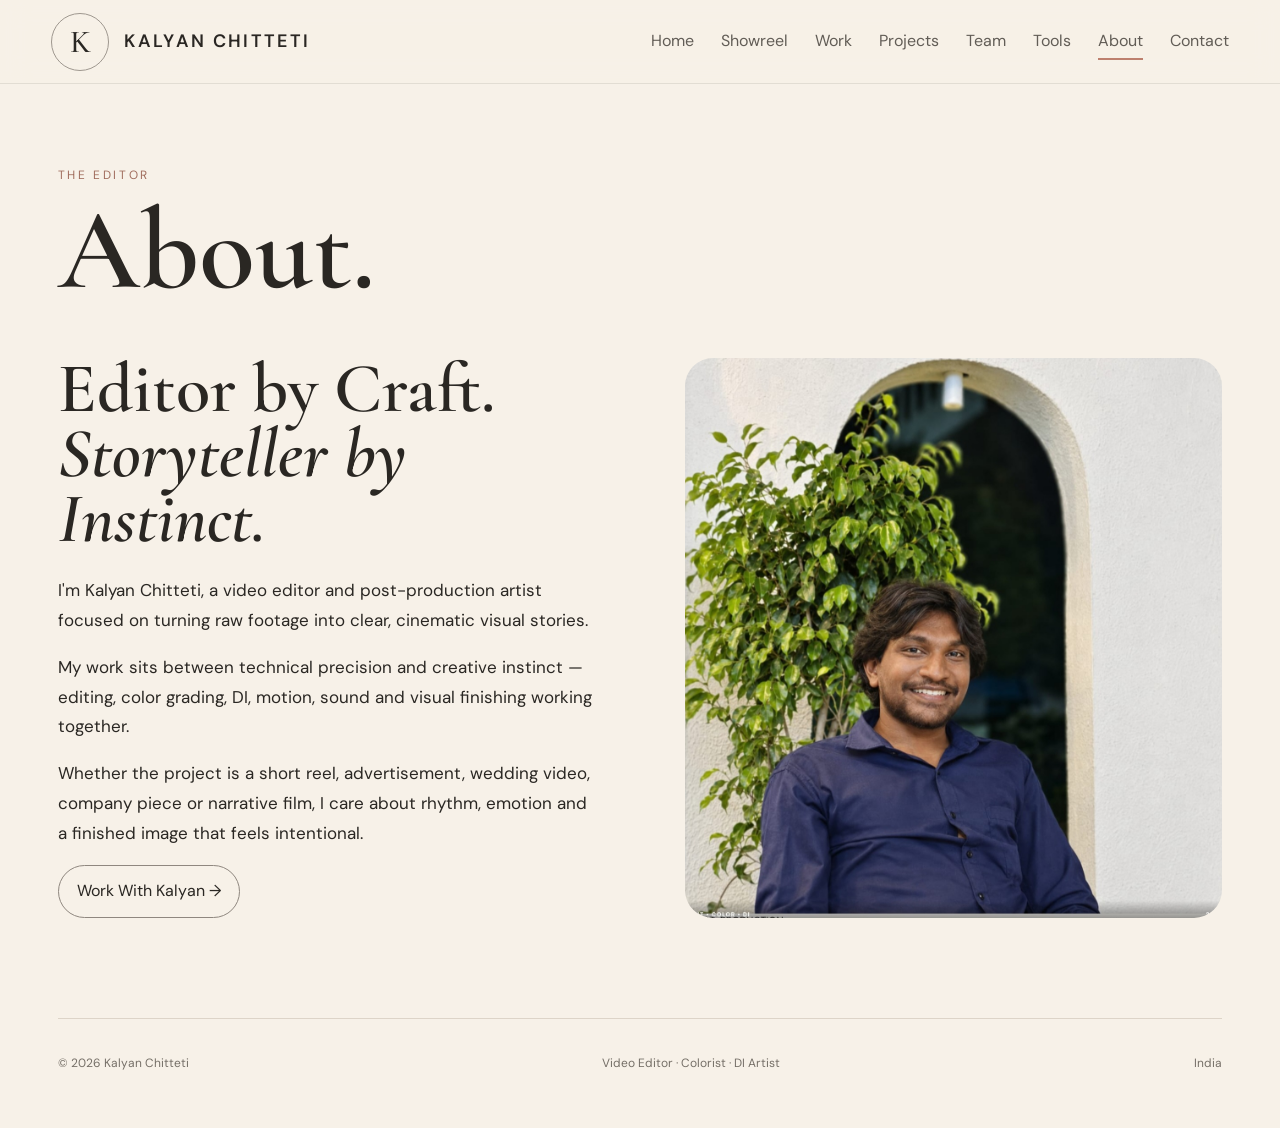
==== commit 780afc85: "Add files via upload" ====
--- a/about.html
+++ b/about.html
@@ -39,7 +39,7 @@
       <p>Whether the project is a short reel, advertisement, wedding video, company piece or narrative film, I care about rhythm, emotion and a finished image that feels intentional.</p>
       <a class="btn-outline" href="contact.html">Work With Kalyan →</a>
     </div>
-    <div class="about-photo"><img src="assets/images/profile/kalyan-profile.jpg" alt="Kalyan Chitteti"></div>
+    <div class="about-photo"><img src="assets/images/profile/kalyan--profile.jpg" alt="Kalyan Chitteti"></div>
   </div>
 </section>
 
--- a/css/style.css
+++ b/css/style.css
@@ -1,3 +1,4 @@
+
 @import url('https://fonts.googleapis.com/css2?family=Cormorant+Garamond:ital,wght@0,500;0,600;1,500;1,600&family=DM+Sans:wght@400;500;600&family=Nothing+You+Could+Do&display=swap');
 
 :root{
@@ -13,901 +14,188 @@
   --radius:20px;
   --max:1240px;
 }
-
 *{box-sizing:border-box}
-
-html{
-  scroll-behavior:smooth;
-}
-
-body{
-  margin:0;
-  background:var(--paper);
-  color:var(--ink);
-  font-family:"DM Sans",sans-serif;
-  line-height:1.55;
-}
-
-body.modal-open{
-  overflow:hidden;
-}
-
-a{
-  color:inherit;
-  text-decoration:none;
-}
-
-button,input,textarea{
-  font:inherit;
-}
-
-button{
-  cursor:pointer;
-}
-
-img,video{
-  display:block;
-  max-width:100%;
-}
-
-.container{
-  width:min(var(--max),91vw);
-  margin-inline:auto;
-}
-
-/* HEADER */
+html{scroll-behavior:smooth}
+body{margin:0;background:var(--paper);color:var(--ink);font-family:"DM Sans",sans-serif;line-height:1.55}
+body.modal-open{overflow:hidden}
+a{color:inherit;text-decoration:none}
+button,input,textarea{font:inherit}
+button{cursor:pointer}
+img,video{display:block;max-width:100%}
+.container{width:min(var(--max),91vw);margin-inline:auto}
 
 .site-header{
-  position:sticky;
-  top:0;
-  z-index:100;
-  height:84px;
-  padding:0 4vw;
-  display:flex;
-  align-items:center;
-  justify-content:space-between;
+  position:sticky;top:0;z-index:100;
+  height:84px;padding:0 4vw;
+  display:flex;align-items:center;justify-content:space-between;
   background:rgba(247,241,232,.96);
   border-bottom:1px solid rgba(42,39,35,.10);
-  backdrop-filter:blur(14px);
-}
-
-.brand{
-  display:flex;
-  align-items:center;
-  gap:15px;
-}
-
+  backdrop-filter:blur(14px)
+}
+.brand{display:flex;align-items:center;gap:15px}
 .brand-mark{
-  width:58px;
-  height:58px;
-  border:1px solid #9e978e;
-  border-radius:50%;
-  display:grid;
-  place-items:center;
-  font:500 32px "Cormorant Garamond",serif;
-}
-
-.brand-text{
-  font-size:18px;
-  letter-spacing:.13em;
-  font-weight:600;
-}
-
-.main-nav{
-  display:flex;
-  align-items:center;
-  gap:27px;
-  font-size:16px;
-}
-
-.main-nav a{
-  position:relative;
-  padding:9px 0;
-  color:#625d56;
-}
-
-.main-nav a::after{
-  content:"";
-  position:absolute;
-  left:0;
-  right:100%;
-  bottom:3px;
-  height:2px;
-  background:var(--accent);
-  transition:.22s;
-}
-
-.main-nav a:hover::after,
-.main-nav a.active::after{
-  right:0;
-}
-
-.nav-cta{
-  border:1px solid #b4aaa0;
-  border-radius:999px;
-  padding:10px 16px!important;
-}
-
-.nav-cta::after{
-  display:none;
-}
-
-.menu-toggle{
-  display:none;
-  border:0;
-  background:none;
-  font-size:28px;
-  color:var(--ink);
-}
-
-/* HERO */
+  width:58px;height:58px;border:1px solid #9e978e;border-radius:50%;
+  display:grid;place-items:center;
+  font:500 32px "Cormorant Garamond",serif
+}
+.brand-text{font-size:18px;letter-spacing:.13em;font-weight:600}
+.main-nav{display:flex;align-items:center;gap:27px;font-size:16px}
+.main-nav a{position:relative;padding:9px 0;color:#625d56}
+.main-nav a::after{content:"";position:absolute;left:0;right:100%;bottom:3px;height:2px;background:var(--accent);transition:.22s}
+.main-nav a:hover::after,.main-nav a.active::after{right:0}
+.nav-cta{border:1px solid #b4aaa0;border-radius:999px;padding:10px 16px!important}
+.nav-cta::after{display:none}
+.menu-toggle{display:none;border:0;background:none;font-size:28px;color:var(--ink)}
 
 .hero{
   min-height:calc(100vh - 84px);
-  display:grid;
-  grid-template-columns:1fr 1.02fr;
-  gap:5vw;
-  align-items:center;
-  padding:72px 0 85px;
-}
-
-.eyebrow{
-  font-size:12px;
-  letter-spacing:.22em;
-  text-transform:uppercase;
-  color:#a06d5d;
-  margin-bottom:17px;
-}
-
-.hero h1,
-.page-head h1,
-.section-title h2,
-.editorial-title{
-  font-family:"Cormorant Garamond",serif;
-  font-weight:600;
-  line-height:.88;
-}
-
-.hero h1{
-  font-size:clamp(72px,8vw,118px);
-  margin:0 0 28px;
-  letter-spacing:-.035em;
-}
-
-.hero h1 span{
-  color:var(--accent);
-  font-style:italic;
-}
-
-.lead{
-  font-size:17px;
-  line-height:1.7;
-  color:var(--muted);
-  max-width:570px;
-}
-
-.hero-actions{
-  display:flex;
-  gap:14px;
-  flex-wrap:wrap;
-  margin-top:30px;
-}
-
-.play-btn,
-.btn-primary{
-  display:inline-flex;
-  align-items:center;
-  gap:12px;
-  border:0;
-  background:var(--ink);
-  color:#fff;
-  border-radius:999px;
-  padding:8px 20px 8px 8px;
-}
-
-.play-circle{
-  width:42px;
-  height:42px;
-  border-radius:50%;
-  background:var(--accent);
-  display:grid;
-  place-items:center;
-}
-
-.btn-outline{
-  display:inline-flex;
-  align-items:center;
-  gap:10px;
-  border:1px solid #8f877f;
-  border-radius:999px;
-  padding:13px 18px;
-}
-
-.stats{
-  display:grid;
-  grid-template-columns:repeat(4,1fr);
-  gap:15px;
-  border-top:1px solid var(--line);
-  margin-top:48px;
-  padding-top:24px;
-}
-
-.stat strong{
-  display:block;
-  font:600 39px "Cormorant Garamond",serif;
-}
-
-.stat span{
-  display:block;
-  font-size:12px;
-  color:var(--muted);
-  letter-spacing:.08em;
-  margin-top:4px;
-}
-
-/* HERO IMAGE */
+  display:grid;grid-template-columns:1fr 1.02fr;gap:5vw;align-items:center;
+  padding:72px 0 85px
+}
+.eyebrow{font-size:12px;letter-spacing:.22em;text-transform:uppercase;color:#a06d5d;margin-bottom:17px}
+.hero h1,.page-head h1,.section-title h2,.editorial-title{
+  font-family:"Cormorant Garamond",serif;font-weight:600;line-height:.88
+}
+.hero h1{font-size:clamp(72px,8vw,118px);margin:0 0 28px;letter-spacing:-.035em}
+.hero h1 span{color:var(--accent);font-style:italic}
+.lead{font-size:17px;line-height:1.7;color:var(--muted);max-width:570px}
+.hero-actions{display:flex;gap:14px;flex-wrap:wrap;margin-top:30px}
+.play-btn,.btn-primary{
+  display:inline-flex;align-items:center;gap:12px;
+  border:0;background:var(--ink);color:#fff;border-radius:999px;padding:8px 20px 8px 8px
+}
+.play-circle{width:42px;height:42px;border-radius:50%;background:var(--accent);display:grid;place-items:center}
+.btn-outline{display:inline-flex;align-items:center;gap:10px;border:1px solid #8f877f;border-radius:999px;padding:13px 18px}
+.stats{display:grid;grid-template-columns:repeat(4,1fr);gap:15px;border-top:1px solid var(--line);margin-top:48px;padding-top:24px}
+.stat strong{display:block;font:600 39px "Cormorant Garamond",serif}
+.stat span{display:block;font-size:12px;color:var(--muted);letter-spacing:.08em;margin-top:4px}
 
 .hero-visual{
-  min-height:650px;
-  border-radius:28px;
-  overflow:hidden;
-  position:relative;
+  min-height:650px;border-radius:28px;overflow:hidden;position:relative;
   background:
     radial-gradient(circle at 72% 24%,rgba(255,221,195,.9),transparent 24%),
     linear-gradient(135deg,#c6b4a3,#8e7465 48%,#4e443e);
-  box-shadow:var(--shadow);
-}
-
-.hero-visual img{
-  width:100%;
-  height:100%;
-  min-height:650px;
-  object-fit:cover;
-}
-
-.hero-visual::after{
-  content:"";
-  position:absolute;
-  inset:0;
-  background:linear-gradient(180deg,transparent 55%,rgba(20,16,13,.48));
-}
-
-.hero-visual:not(.image-missing) .hero-fallback{
-  display:none;
-}
-
-.hero-fallback{
-  position:absolute;
-  inset:0;
-  display:grid;
-  place-items:center;
-  color:#fff;
-  z-index:1;
-  text-align:center;
-  padding:30px;
-}
-
-.hero-fallback span{
-  display:block;
-  font-size:12px;
-  letter-spacing:.2em;
-  opacity:.8;
-}
-
-.hero-fallback strong{
-  display:block;
-  margin-top:10px;
-  font:italic 600 58px "Cormorant Garamond",serif;
-}
-
-.signature{
-  position:absolute;
-  z-index:2;
-  right:28px;
-  bottom:28px;
-  color:#fff;
-  font:italic 34px "Nothing You Could Do",cursive;
-  line-height:1.05;
-}
-
-/* SECTIONS */
-
-.section{
-  padding:100px 0;
-}
-
-.section-top,
-.section-heading{
-  display:flex;
-  justify-content:space-between;
-  align-items:end;
-  gap:30px;
-  margin-bottom:38px;
-}
-
-.section-top h2,
-.section-heading h2{
-  font-size:clamp(52px,6vw,78px);
-  margin:0;
-}
-
-.section-top p,
-.section-heading p{
-  max-width:470px;
-  color:var(--muted);
-}
-
-.text-link{
-  color:#9b6759;
-  font-size:14px;
-}
-
-.grid-3{
-  display:grid;
-  grid-template-columns:repeat(3,1fr);
-  gap:20px;
-}
-
-.card,
-.work-card,
-.project-card,
-.service,
-.tool,
-.team-card{
-  background:var(--paper-2);
-  border:1px solid var(--line);
-  border-radius:var(--radius);
-  box-shadow:0 8px 30px rgba(50,38,25,.04);
-}
-
-.card{
-  overflow:hidden;
-}
-
-.card-media{
-  aspect-ratio:16/10;
-  background:#ded4c8;
-  overflow:hidden;
-}
-
-.card-media img{
-  width:100%;
-  height:100%;
-  object-fit:cover;
-}
-
-.card-body{
-  padding:20px;
-}
-
-.meta{
-  font-size:11px;
-  letter-spacing:.14em;
-  text-transform:uppercase;
-  color:#a16e60;
-}
-
-.card-row{
-  display:flex;
-  justify-content:space-between;
-  align-items:center;
-  gap:10px;
-}
-
-.card-row h3{
-  font-size:28px;
-  margin:8px 0 0;
-}
-
-.arrow{
-  font-size:23px;
-  color:var(--accent);
-}
-
-/* PAGE HEAD */
-
-.page-head{
-  padding:82px 0 36px;
-}
-
-.page-head h1{
-  font-size:clamp(70px,9vw,125px);
-  margin:0;
-}
-
-.page-head p{
-  max-width:700px;
-  color:var(--muted);
-  font-size:17px;
-}
-
-.page-head .eyebrow{
-  margin-bottom:15px;
-}
-
-/* FEATURED */
+  box-shadow:var(--shadow)
+}
+.hero-visual img{width:100%;height:100%;min-height:650px;object-fit:cover}
+.hero-visual::after{content:"";position:absolute;inset:0;background:linear-gradient(180deg,transparent 55%,rgba(20,16,13,.48))}
+.hero-visual:not(.image-missing) .hero-fallback{display:none}.hero-fallback{position:absolute;inset:0;display:grid;place-items:center;color:#fff;z-index:1;text-align:center;padding:30px}
+.hero-fallback span{display:block;font-size:12px;letter-spacing:.2em;opacity:.8}
+.hero-fallback strong{display:block;margin-top:10px;font:italic 600 58px "Cormorant Garamond",serif}
+.signature{position:absolute;z-index:2;right:28px;bottom:28px;color:#fff;font:italic 34px "Nothing You Could Do",cursive;line-height:1.05}
+
+.section{padding:100px 0}
+.section-top,.section-heading{display:flex;justify-content:space-between;align-items:end;gap:30px;margin-bottom:38px}
+.section-top h2,.section-heading h2{font-size:clamp(52px,6vw,78px);margin:0}
+.section-top p,.section-heading p{max-width:470px;color:var(--muted)}
+.text-link{color:#9b6759;font-size:14px}
+.grid-3{display:grid;grid-template-columns:repeat(3,1fr);gap:20px}
+.card,.work-card,.project-card,.service,.tool,.team-card{
+  background:var(--paper-2);border:1px solid var(--line);border-radius:var(--radius);
+  box-shadow:0 8px 30px rgba(50,38,25,.04)
+}
+.card{overflow:hidden}
+.card-media{aspect-ratio:16/10;background:#ded4c8;overflow:hidden}
+.card-media img{width:100%;height:100%;object-fit:cover}
+.card-body{padding:20px}
+.meta{font-size:11px;letter-spacing:.14em;text-transform:uppercase;color:#a16e60}
+.card-row{display:flex;justify-content:space-between;align-items:center;gap:10px}
+.card-row h3{font-size:28px;margin:8px 0 0}
+.arrow{font-size:23px;color:var(--accent)}
+
+.page-head{padding:82px 0 36px}
+.page-head h1{font-size:clamp(70px,9vw,125px);margin:0}
+.page-head p{max-width:700px;color:var(--muted);font-size:17px}
+.page-head .eyebrow{margin-bottom:15px}
 
 .featured-grid{
-  display:grid;
-  grid-template-columns:repeat(3,1fr);
-  gap:20px;
-}
-
-.featured-card{
-  cursor:pointer;
-}
-
-.featured-media{
-  position:relative;
-  aspect-ratio:16/10;
-  border-radius:18px;
-  overflow:hidden;
-  background:#d9cec0;
-  border:1px solid var(--line);
-}
-
-.featured-card.is-vertical .featured-media{
-  aspect-ratio:9/14;
-  max-width:260px;
-}
-
-.featured-media video{
-  width:100%;
-  height:100%;
-  object-fit:cover;
-  background:#d9cec0;
-}
-
-.featured-fallback{
-  position:absolute;
-  inset:0;
-  display:grid;
-  place-items:center;
-  text-align:center;
-  padding:20px;
-  background:linear-gradient(145deg,#e5d9ca,#c9b6a4);
-  color:#4a4039;
-}
-
-.featured-fallback strong{
-  display:block;
-  font:600 31px "Cormorant Garamond",serif;
-}
-
-.featured-fallback small{
-  color:#756b62;
-}
-
-.featured-media.has-video .featured-fallback{
-  display:none;
-}
-
+  display:grid;grid-template-columns:repeat(3,1fr);gap:20px
+}
+.featured-card{cursor:pointer}
+.featured-media{position:relative;aspect-ratio:16/10;border-radius:18px;overflow:hidden;background:#d9cec0;border:1px solid var(--line)}
+.featured-card.is-vertical .featured-media{aspect-ratio:9/14;max-width:260px}
+.featured-media video{width:100%;height:100%;object-fit:cover;background:#d9cec0}
+.featured-fallback{position:absolute;inset:0;display:grid;place-items:center;text-align:center;padding:20px;background:linear-gradient(145deg,#e5d9ca,#c9b6a4);color:#4a4039}
+.featured-fallback strong{display:block;font:600 31px "Cormorant Garamond",serif}
+.featured-fallback small{color:#756b62}
+.featured-media.has-video .featured-fallback{display:none}
 .featured-play{
-  position:absolute;
-  left:18px;
-  bottom:18px;
-  border:0;
-  background:rgba(255,250,242,.92);
-  width:48px;
-  height:48px;
-  border-radius:50%;
-  font-size:15px;
-}
-
-.featured-meta{
-  padding:15px 3px;
-}
-
-.featured-meta span{
-  font-size:11px;
-  letter-spacing:.12em;
-  text-transform:uppercase;
-  color:var(--accent);
-}
-
-.featured-meta h3{
-  font-size:27px;
-  margin:4px 0 0;
-}
-
-/* VIDEO LIBRARY */
-
-.video-filters{
-  display:flex;
-  flex-wrap:wrap;
-  gap:9px;
-  margin-bottom:30px;
-}
-
-.filter{
-  border:1px solid var(--line);
-  background:transparent;
-  border-radius:999px;
-  padding:10px 15px;
-  color:#625c55;
-}
-
-.filter.active,
-.filter:hover{
-  background:var(--ink);
-  color:#fff;
-  border-color:var(--ink);
-}
-
-.video-library{
-  display:grid;
-  grid-template-columns:repeat(3,1fr);
-  gap:22px;
-}
-
-.video-section-label{
-  grid-column:1/-1;
-  margin-top:18px;
-  font:italic 600 45px "Cormorant Garamond",serif;
-  border-bottom:1px solid var(--line);
-  padding-bottom:12px;
-}
-
-.video-card{
-  min-width:0;
-}
-
-.video-thumb{
-  position:relative;
-  border-radius:18px;
-  overflow:hidden;
-  background:#ddd1c3;
-  border:1px solid var(--line);
-  aspect-ratio:16/10;
-}
-
-.video-thumb.vertical{
-  aspect-ratio:9/14;
-  max-width:300px;
-}
-
-.video-thumb video{
-  width:100%;
-  height:100%;
-  object-fit:cover;
-}
-
-.video-overlay{
-  position:absolute;
-  inset:0;
-  display:flex;
-  align-items:flex-end;
-  padding:15px;
-  background:linear-gradient(180deg,transparent 50%,rgba(0,0,0,.48));
-}
-
-.video-play{
-  width:45px;
-  height:45px;
-  border:0;
-  border-radius:50%;
-  background:rgba(255,250,242,.95);
-}
-
-.video-info{
-  padding:13px 3px;
-}
-
-.video-info .meta{
-  display:flex;
-  justify-content:space-between;
-  gap:10px;
-}
-
-.video-info h3{
-  font-size:27px;
-  margin:5px 0;
-}
-
-.video-status{
-  font-size:11px;
-  color:#8a8177;
-}
-
-.video-card.video-error{
-  opacity:.58;
-}
-
-/* PROJECTS */
-
-.project-grid{
-  display:grid;
-  grid-template-columns:repeat(2,1fr);
-  gap:22px;
-}
-
-.project-card{
-  padding:28px;
-  min-height:270px;
-}
-
-.project-card .num{
-  font-size:12px;
-  letter-spacing:.15em;
-  color:var(--accent);
-}
-
-.project-card h3{
-  font-size:39px;
-  margin:35px 0 10px;
-}
-
-.project-card p{
-  color:var(--muted);
-  max-width:550px;
-}
-
-.project-tags{
-  display:flex;
-  gap:8px;
-  flex-wrap:wrap;
-  margin-top:18px;
-}
-
-.project-tags span{
-  border:1px solid var(--line);
-  border-radius:999px;
-  padding:6px 10px;
-  font-size:11px;
-}
-
-/* SERVICES / TOOLS / TEAM */
-
-.service-grid,
-.tools-grid,
-.team-grid{
-  display:grid;
-  grid-template-columns:repeat(3,1fr);
-  gap:18px;
-}
-
-.service,
-.tool,
-.team-card{
-  padding:24px;
-}
-
-.service span,
-.tool .tool-num{
-  color:var(--accent);
-  font-size:12px;
-  letter-spacing:.15em;
-}
-
-.service h3,
-.tool h3,
-.team-card h3{
-  font-size:31px;
-  margin:25px 0 9px;
-}
-
-.service p,
-.tool p,
-.team-card p{
-  color:var(--muted);
-  margin:0;
-}
-
-.tool{
-  min-height:190px;
-}
-
-.tool-logo{
-  width:54px;
-  height:54px;
-  border-radius:14px;
-  background:#eee3d5;
-  display:grid;
-  place-items:center;
-  font-weight:600;
-  color:#8d5c4f;
-}
-
-/* ABOUT */
-
-.about-layout{
-  display:grid;
-  grid-template-columns:1fr 1fr;
-  gap:7vw;
-  align-items:center;
-}
-
-.about-copy h2{
-  font:600 clamp(48px,5.5vw,82px) "Cormorant Garamond",serif;
-  line-height:.92;
-  margin:0 0 25px;
-}
-
-.about-copy p{
-  font-size:17px;
-  line-height:1.75;
-}
-
-.about-photo{
-  min-height:560px;
-  border-radius:28px;
-  overflow:hidden;
-  background:linear-gradient(135deg,#c7b7aa,#7e6a5c);
-}
-
-.about-photo img{
-  width:100%;
-  height:100%;
-  min-height:560px;
-  object-fit:cover;
-}
-
-/* TEAM */
-
-.team-card{
-  cursor:pointer;
-  transition:.2s;
-}
-
-.team-card:hover{
-  transform:translateY(-3px);
-}
-
-.team-photo{
-  position:relative;
-  height:330px;
-  border-radius:14px;
-  overflow:hidden;
-  background:#ddd0c2;
-  margin-bottom:18px;
-}
-
-.team-photo img{
-  width:100%;
-  height:100%;
-  object-fit:cover;
-}
-
-.team-avatar{
-  position:absolute;
-  inset:0;
-  height:100%;
-  display:grid;
-  place-items:center;
-  font:italic 600 65px "Cormorant Garamond",serif;
-  color:#6d5a4f;
-}
-
-.team-role{
-  font-size:11px;
-  letter-spacing:.13em;
-  color:var(--accent);
-  text-transform:uppercase;
-}
-
-.team-card h3{
-  margin:8px 0 4px;
-}
-
-/* CONTACT */
-
-.contact-grid{
-  display:grid;
-  grid-template-columns:1fr 1fr;
-  gap:20px;
-}
-
-.contact-panel{
-  padding:35px;
-  border:1px solid var(--line);
-  border-radius:22px;
-  background:var(--paper-2);
-}
-
-.contact-panel h2{
-  font-size:62px;
-  margin:0 0 18px;
-}
-
-.contact-item{
-  padding:18px 0;
-  border-bottom:1px solid var(--line);
-}
-
-.contact-item b{
-  display:block;
-  font-size:11px;
-  letter-spacing:.15em;
-  color:var(--accent);
-}
-
-.contact-item a,
-.contact-item span{
-  display:block;
-  margin-top:5px;
-  font-size:18px;
-}
-
-.contact-form{
-  display:grid;
-  gap:14px;
-}
-
-.contact-form input,
-.contact-form textarea{
-  width:100%;
-  border:1px solid var(--line);
-  background:#fffaf3;
-  border-radius:12px;
-  padding:14px;
-  color:var(--ink);
-  outline:none;
-}
-
-.contact-form textarea{
-  min-height:160px;
-  resize:vertical;
-}
-
-.contact-form button{
-  justify-self:start;
-  border:0;
-  border-radius:999px;
-  background:var(--ink);
-  color:#fff;
-  padding:13px 20px;
-}
-
-/* SHOWREEL */
+  position:absolute;left:18px;bottom:18px;border:0;background:rgba(255,250,242,.92);
+  width:48px;height:48px;border-radius:50%;font-size:15px
+}
+.featured-meta{padding:15px 3px}
+.featured-meta span{font-size:11px;letter-spacing:.12em;text-transform:uppercase;color:var(--accent)}
+.featured-meta h3{font-size:27px;margin:4px 0 0}
+
+.video-filters{display:flex;flex-wrap:wrap;gap:9px;margin-bottom:30px}
+.filter{border:1px solid var(--line);background:transparent;border-radius:999px;padding:10px 15px;color:#625c55}
+.filter.active,.filter:hover{background:var(--ink);color:#fff;border-color:var(--ink)}
+.video-library{display:grid;grid-template-columns:repeat(3,1fr);gap:22px}
+.video-section-label{grid-column:1/-1;margin-top:18px;font:italic 600 45px "Cormorant Garamond",serif;border-bottom:1px solid var(--line);padding-bottom:12px}
+.video-card{min-width:0}
+.video-thumb{position:relative;border-radius:18px;overflow:hidden;background:#ddd1c3;border:1px solid var(--line);aspect-ratio:16/10}
+.video-thumb.vertical{aspect-ratio:9/14;max-width:300px}
+.video-thumb video{width:100%;height:100%;object-fit:cover}
+.video-overlay{position:absolute;inset:0;display:flex;align-items:flex-end;padding:15px;background:linear-gradient(180deg,transparent 50%,rgba(0,0,0,.48))}
+.video-play{width:45px;height:45px;border:0;border-radius:50%;background:rgba(255,250,242,.95)}
+.video-info{padding:13px 3px}
+.video-info .meta{display:flex;justify-content:space-between;gap:10px}
+.video-info h3{font-size:27px;margin:5px 0}
+.video-status{font-size:11px;color:#8a8177}
+.video-card.video-error{opacity:.58}
+
+.project-grid{display:grid;grid-template-columns:repeat(2,1fr);gap:22px}
+.project-card{padding:28px;min-height:270px}
+.project-card .num{font-size:12px;letter-spacing:.15em;color:var(--accent)}
+.project-card h3{font-size:39px;margin:35px 0 10px}
+.project-card p{color:var(--muted);max-width:550px}
+.project-tags{display:flex;gap:8px;flex-wrap:wrap;margin-top:18px}
+.project-tags span{border:1px solid var(--line);border-radius:999px;padding:6px 10px;font-size:11px}
+
+.service-grid,.tools-grid,.team-grid{display:grid;grid-template-columns:repeat(3,1fr);gap:18px}
+.service,.tool,.team-card{padding:24px}
+.service span,.tool .tool-num{color:var(--accent);font-size:12px;letter-spacing:.15em}
+.service h3,.tool h3,.team-card h3{font-size:31px;margin:25px 0 9px}
+.service p,.tool p,.team-card p{color:var(--muted);margin:0}
+.tool{min-height:190px}
+.tool-logo{width:54px;height:54px;border-radius:14px;background:#eee3d5;display:grid;place-items:center;font-weight:600;color:#8d5c4f}
+
+.about-layout{display:grid;grid-template-columns:1fr 1fr;gap:7vw;align-items:center}
+.about-copy h2{font:600 clamp(48px,5.5vw,82px) "Cormorant Garamond",serif;line-height:.92;margin:0 0 25px}
+.about-copy p{font-size:17px;line-height:1.75}
+.about-photo{min-height:560px;border-radius:28px;overflow:hidden;background:linear-gradient(135deg,#c7b7aa,#7e6a5c)}
+.about-photo img{width:100%;height:100%;min-height:560px;object-fit:cover}
+
+.team-card{cursor:pointer;transition:.2s}
+.team-card:hover{transform:translateY(-3px)}
+.team-photo{position:relative;height:330px;border-radius:14px;overflow:hidden;background:#ddd0c2;margin-bottom:18px}
+.team-photo img{width:100%;height:100%;object-fit:cover}
+.team-avatar{position:absolute;inset:0;height:100%;display:grid;place-items:center;font:italic 600 65px "Cormorant Garamond",serif;color:#6d5a4f}
+.team-role{font-size:11px;letter-spacing:.13em;color:var(--accent);text-transform:uppercase}
+.team-card h3{margin:8px 0 4px}
+
+.contact-grid{display:grid;grid-template-columns:1fr 1fr;gap:20px}
+.contact-panel{padding:35px;border:1px solid var(--line);border-radius:22px;background:var(--paper-2)}
+.contact-panel h2{font-size:62px;margin:0 0 18px}
+.contact-item{padding:18px 0;border-bottom:1px solid var(--line)}
+.contact-item b{display:block;font-size:11px;letter-spacing:.15em;color:var(--accent)}
+.contact-item a,.contact-item span{display:block;margin-top:5px;font-size:18px}
+.contact-form{display:grid;gap:14px}
+.contact-form input,.contact-form textarea{width:100%;border:1px solid var(--line);background:#fffaf3;border-radius:12px;padding:14px;color:var(--ink);outline:none}
+.contact-form textarea{min-height:160px;resize:vertical}
+.contact-form button{justify-self:start;border:0;border-radius:999px;background:var(--ink);color:#fff;padding:13px 20px}
 
 .showreel-stage{
-  min-height:650px;
-  border-radius:28px;
-  overflow:hidden;
-  position:relative;
+  min-height:650px;border-radius:28px;overflow:hidden;position:relative;
   background:
     radial-gradient(circle at 70% 28%,rgba(255,196,157,.35),transparent 18%),
     linear-gradient(135deg,#2a2420,#4a352d 48%,#8c5d4d);
-  color:#fff;
-  display:grid;
-  place-items:center;
-  text-align:center;
-  box-shadow:var(--shadow);
-}
-
-.showreel-stage::before{
-  content:"";
-  position:absolute;
-  inset:0;
-  background:repeating-linear-gradient(
-    90deg,
-    rgba(255,255,255,.03) 0 1px,
-    transparent 1px 80px
-  );
-}
-
-.showreel-stage::after{
-  content:"";
-  position:absolute;
-  inset:0;
-  background:radial-gradient(
-    circle at center,
-    transparent 25%,
-    rgba(0,0,0,.34) 100%
-  );
-}
-
-.showreel-copy{
-  position:relative;
-  z-index:2;
-  padding:35px;
-}
-
-.sr-line{
-  opacity:0;
-  animation:srIn .7s ease forwards;
-}
-
+  color:#fff;display:grid;place-items:center;text-align:center;box-shadow:var(--shadow)
+}
+.showreel-stage::before{content:"";position:absolute;inset:0;background:repeating-linear-gradient(90deg,rgba(255,255,255,.03) 0 1px,transparent 1px 80px)}
+.showreel-stage::after{content:"";position:absolute;inset:0;background:radial-gradient(circle at center,transparent 25%,rgba(0,0,0,.34) 100%)}
+.showreel-copy{position:relative;z-index:2;padding:35px}
+.sr-line{opacity:0;animation:srIn .7s ease forwards}
 .sr-line:nth-child(1){animation-delay:.2s}
 .sr-line:nth-child(2){animation-delay:1.2s}
 .sr-line:nth-child(3){animation-delay:2.2s}
@@ -915,271 +203,57 @@
 .sr-line:nth-child(5){animation-delay:4.2s}
 .sr-line:nth-child(6){animation-delay:5.2s}
 .sr-line:nth-child(7){animation-delay:6.2s}
-
-.sr-small{
-  font-size:13px;
-  letter-spacing:.18em;
-  text-transform:uppercase;
-}
-
-.sr-big{
-  font:600 clamp(44px,7vw,92px) "Cormorant Garamond",serif;
-  line-height:.9;
-  margin:13px 0;
-}
-
-.sr-big em{
-  color:#efb09c;
-}
-
-@keyframes srIn{
-  from{
-    opacity:0;
-    transform:translateY(18px);
+.sr-small{font-size:13px;letter-spacing:.18em;text-transform:uppercase}
+.sr-big{font:600 clamp(44px,7vw,92px) "Cormorant Garamond",serif;line-height:.9;margin:13px 0}
+.sr-big em{color:#efb09c}
+@keyframes srIn{from{opacity:0;transform:translateY(18px)}to{opacity:1;transform:none}}
+
+.footer{padding:35px 0 55px;border-top:1px solid var(--line);display:flex;justify-content:space-between;gap:20px;color:var(--muted);font-size:12px}
+
+.modal-backdrop{position:fixed;inset:0;background:rgba(35,28,23,.55);display:none;place-items:center;padding:22px;z-index:200}
+.modal-backdrop.open{display:grid}
+.modal{width:min(900px,95vw);max-height:90vh;overflow:auto;background:var(--paper-2);border-radius:24px;padding:22px;position:relative;box-shadow:0 30px 80px rgba(0,0,0,.25)}
+.modal-close{position:absolute;right:15px;top:12px;border:0;background:#fff;border-radius:50%;width:38px;height:38px;font-size:25px}
+.modal-team{display:grid;grid-template-columns:320px 1fr;gap:28px;align-items:center}
+.modal-team img{width:100%;height:420px;object-fit:cover;border-radius:16px;background:#ddd0c2}
+.modal-content h2{font:600 56px "Cormorant Garamond",serif;margin:10px 0}
+.role{color:var(--accent);font-size:12px;letter-spacing:.15em;text-transform:uppercase}
+.video-modal-player{width:100%;max-height:72vh;background:#000;border-radius:15px}
+
+.empty-state{padding:50px 20px;border:1px dashed #c8bbae;border-radius:18px;color:var(--muted);text-align:center;grid-column:1/-1}
+
+@media(max-width:1000px){
+  .main-nav{gap:18px;font-size:14px}
+  .hero{grid-template-columns:1fr}
+  .hero-visual{min-height:520px}
+  .hero-visual img{min-height:520px}
+  .grid-3,.featured-grid,.video-library,.service-grid,.tools-grid,.team-grid{grid-template-columns:repeat(2,1fr)}
+  .about-layout,.contact-grid{grid-template-columns:1fr}
+}
+@media(max-width:760px){
+  .site-header{height:72px;padding:0 5vw}
+  .brand-mark{width:48px;height:48px;font-size:28px}
+  .brand-text{font-size:14px}
+  .menu-toggle{display:block}
+  .main-nav{
+    display:none;position:absolute;left:0;right:0;top:72px;
+    background:var(--paper);border-bottom:1px solid var(--line);
+    padding:18px 5vw;flex-direction:column;align-items:flex-start;gap:8px
   }
-  to{
-    opacity:1;
-    transform:none;
-  }
-}
-
-/* FOOTER */
-
-.footer{
-  padding:35px 0 55px;
-  border-top:1px solid var(--line);
-  display:flex;
-  justify-content:space-between;
-  gap:20px;
-  color:var(--muted);
-  font-size:12px;
-}
-
-/* MODALS */
-
-.modal-backdrop{
-  position:fixed;
-  inset:0;
-  background:rgba(35,28,23,.55);
-  display:none;
-  place-items:center;
-  padding:22px;
-  z-index:200;
-}
-
-.modal-backdrop.open{
-  display:grid;
-}
-
-.modal{
-  width:min(900px,95vw);
-  max-height:90vh;
-  overflow:auto;
-  background:var(--paper-2);
-  border-radius:24px;
-  padding:22px;
-  position:relative;
-  box-shadow:0 30px 80px rgba(0,0,0,.25);
-}
-
-.modal-close{
-  position:absolute;
-  right:15px;
-  top:12px;
-  border:0;
-  background:#fff;
-  border-radius:50%;
-  width:38px;
-  height:38px;
-  font-size:25px;
-}
-
-.modal-team{
-  display:grid;
-  grid-template-columns:320px 1fr;
-  gap:28px;
-  align-items:center;
-}
-
-.modal-team img{
-  width:100%;
-  height:420px;
-  object-fit:cover;
-  border-radius:16px;
-  background:#ddd0c2;
-}
-
-.modal-content h2{
-  font:600 56px "Cormorant Garamond",serif;
-  margin:10px 0;
-}
-
-.role{
-  color:var(--accent);
-  font-size:12px;
-  letter-spacing:.15em;
-  text-transform:uppercase;
-}
-
-.video-modal-player{
-  width:100%;
-  max-height:72vh;
-  background:#000;
-  border-radius:15px;
-}
-
-.empty-state{
-  padding:50px 20px;
-  border:1px dashed #c8bbae;
-  border-radius:18px;
-  color:var(--muted);
-  text-align:center;
-  grid-column:1/-1;
-}
-
-/* RESPONSIVE */
-
-@media(max-width:1000px){
-
-  .main-nav{
-    gap:18px;
-    font-size:14px;
-  }
-
-  .hero{
-    grid-template-columns:1fr;
-  }
-
-  .hero-visual{
-    min-height:520px;
-  }
-
-  .hero-visual img{
-    min-height:520px;
-  }
-
-  .grid-3,
-  .featured-grid,
-  .video-library,
-  .service-grid,
-  .tools-grid,
-  .team-grid{
-    grid-template-columns:repeat(2,1fr);
-  }
-
-  .about-layout,
-  .contact-grid{
-    grid-template-columns:1fr;
-  }
-}
-
-@media(max-width:760px){
-
-  .site-header{
-    height:72px;
-    padding:0 5vw;
-  }
-
-  .brand-mark{
-    width:48px;
-    height:48px;
-    font-size:28px;
-  }
-
-  .brand-text{
-    font-size:14px;
-  }
-
-  .menu-toggle{
-    display:block;
-  }
-
-  .main-nav{
-    display:none;
-    position:absolute;
-    left:0;
-    right:0;
-    top:72px;
-    background:var(--paper);
-    border-bottom:1px solid var(--line);
-    padding:18px 5vw;
-    flex-direction:column;
-    align-items:flex-start;
-    gap:8px;
-  }
-
-  .main-nav.open{
-    display:flex;
-  }
-
-  .nav-cta{
-    margin-top:6px;
-  }
-
-  .hero{
-    padding:52px 0 65px;
-    min-height:auto;
-  }
-
-  .hero h1{
-    font-size:68px;
-  }
-
-  .hero-visual,
-  .hero-visual img{
-    min-height:430px;
-  }
-
-  .stats{
-    grid-template-columns:repeat(2,1fr);
-  }
-
-  .grid-3,
-  .featured-grid,
-  .video-library,
-  .project-grid,
-  .service-grid,
-  .tools-grid,
-  .team-grid{
-    grid-template-columns:1fr;
-  }
-
-  .section{
-    padding:75px 0;
-  }
-
-  .section-top,
-  .section-heading{
-    display:block;
-  }
-
-  .section-heading .text-link{
-    display:inline-block;
-    margin-top:14px;
-  }
-
-  .page-head{
-    padding:58px 0 24px;
-  }
-
-  .showreel-stage{
-    min-height:560px;
-  }
-
-  .footer{
-    display:block;
-  }
-
-  .footer > *{
-    display:block;
-    margin-top:8px;
-  }
-
-  .modal-team{
-    grid-template-columns:1fr;
-  }
-
-  .modal-team img{
-    height:320px;
-  }
-   }
+  .main-nav.open{display:flex}
+  .nav-cta{margin-top:6px}
+  .hero{padding:52px 0 65px;min-height:auto}
+  .hero h1{font-size:68px}
+  .hero-visual,.hero-visual img{min-height:430px}
+  .stats{grid-template-columns:repeat(2,1fr)}
+  .grid-3,.featured-grid,.video-library,.project-grid,.service-grid,.tools-grid,.team-grid{grid-template-columns:1fr}
+  .section{padding:75px 0}
+  .section-top,.section-heading{display:block}
+  .section-heading .text-link{display:inline-block;margin-top:14px}
+  .page-head{padding:58px 0 24px}
+  .showreel-stage{min-height:560px}
+  .footer{display:block}
+  .footer > *{display:block;margin-top:8px}
+  .modal-team{grid-template-columns:1fr}
+  .modal-team img{height:320px}
+}
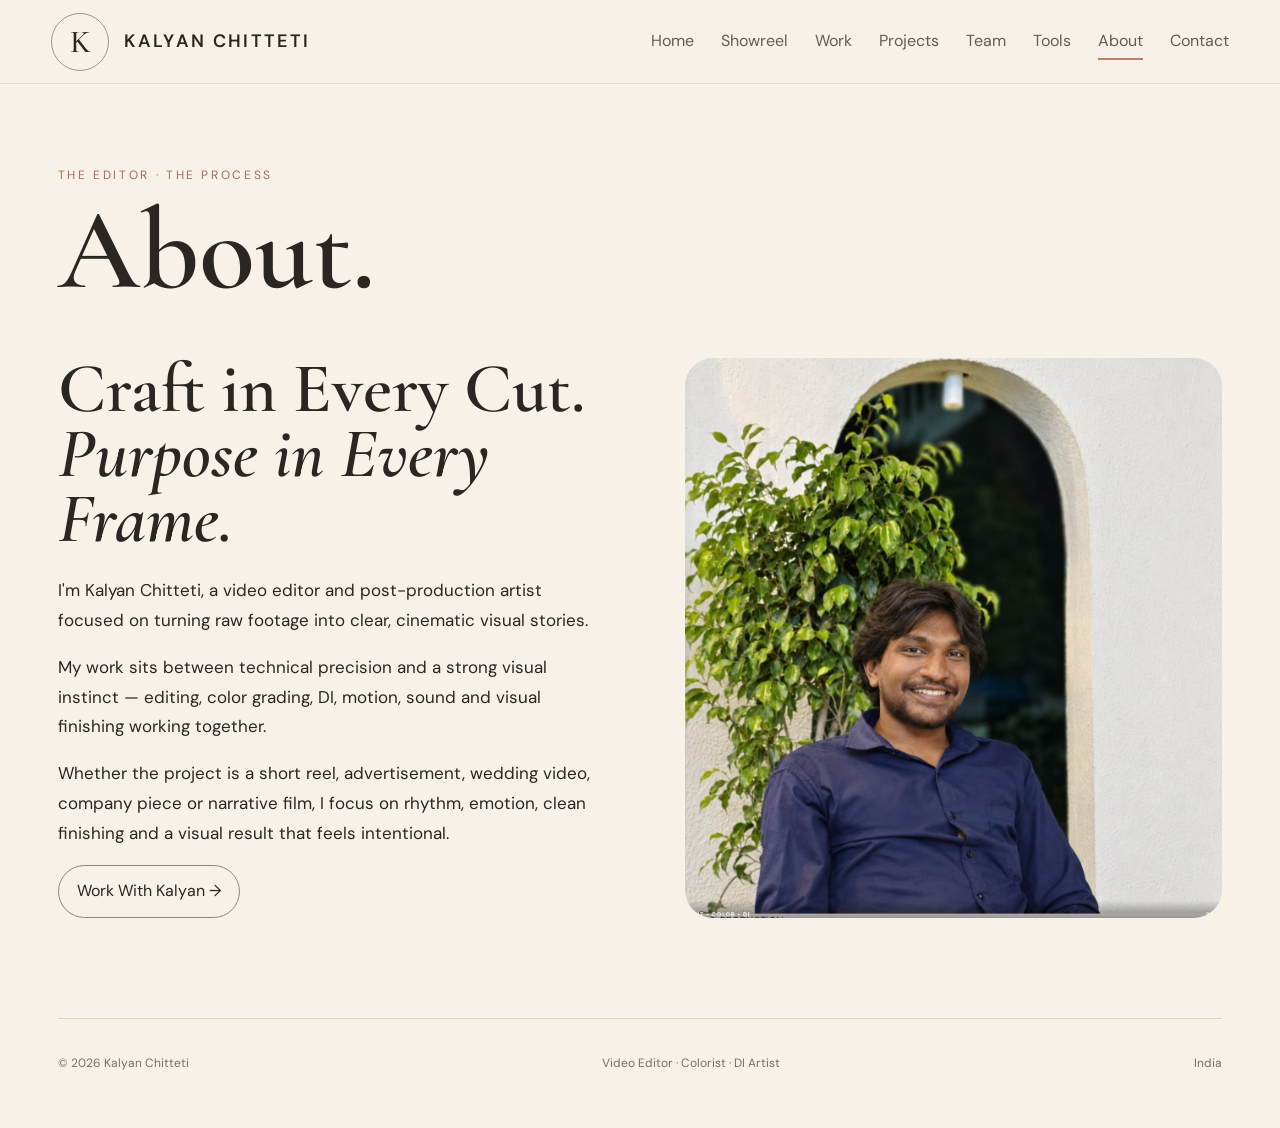
==== commit 3df3160a: "Add files via upload" ====
--- a/about.html
+++ b/about.html
@@ -29,14 +29,14 @@
 
 <main>
 
-<section class="container page-head"><div><div class="eyebrow">The Editor</div><h1>About.</h1></div></section>
+<section class="container page-head"><div><div class="eyebrow">The Editor · The Process</div><h1>About.</h1></div></section>
 <section class="section container" style="padding-top:20px">
   <div class="about-layout">
     <div class="about-copy">
-      <h2>Editor by Craft.<br><em>Storyteller by Instinct.</em></h2>
+      <h2>Craft in Every Cut.<br><em>Purpose in Every Frame.</em></h2>
       <p>I'm Kalyan Chitteti, a video editor and post-production artist focused on turning raw footage into clear, cinematic visual stories.</p>
-      <p>My work sits between technical precision and creative instinct — editing, color grading, DI, motion, sound and visual finishing working together.</p>
-      <p>Whether the project is a short reel, advertisement, wedding video, company piece or narrative film, I care about rhythm, emotion and a finished image that feels intentional.</p>
+      <p>My work sits between technical precision and a strong visual instinct — editing, color grading, DI, motion, sound and visual finishing working together.</p>
+      <p>Whether the project is a short reel, advertisement, wedding video, company piece or narrative film, I focus on rhythm, emotion, clean finishing and a visual result that feels intentional.</p>
       <a class="btn-outline" href="contact.html">Work With Kalyan →</a>
     </div>
     <div class="about-photo"><img src="assets/images/profile/kalyan--profile.jpg" alt="Kalyan Chitteti"></div>
--- a/css/style.css
+++ b/css/style.css
@@ -257,3 +257,6 @@
   .modal-team{grid-template-columns:1fr}
   .modal-team img{height:320px}
 }
+
+/* Keep optional public sections invisible until content exists. */
+.is-empty { display:none !important; }
